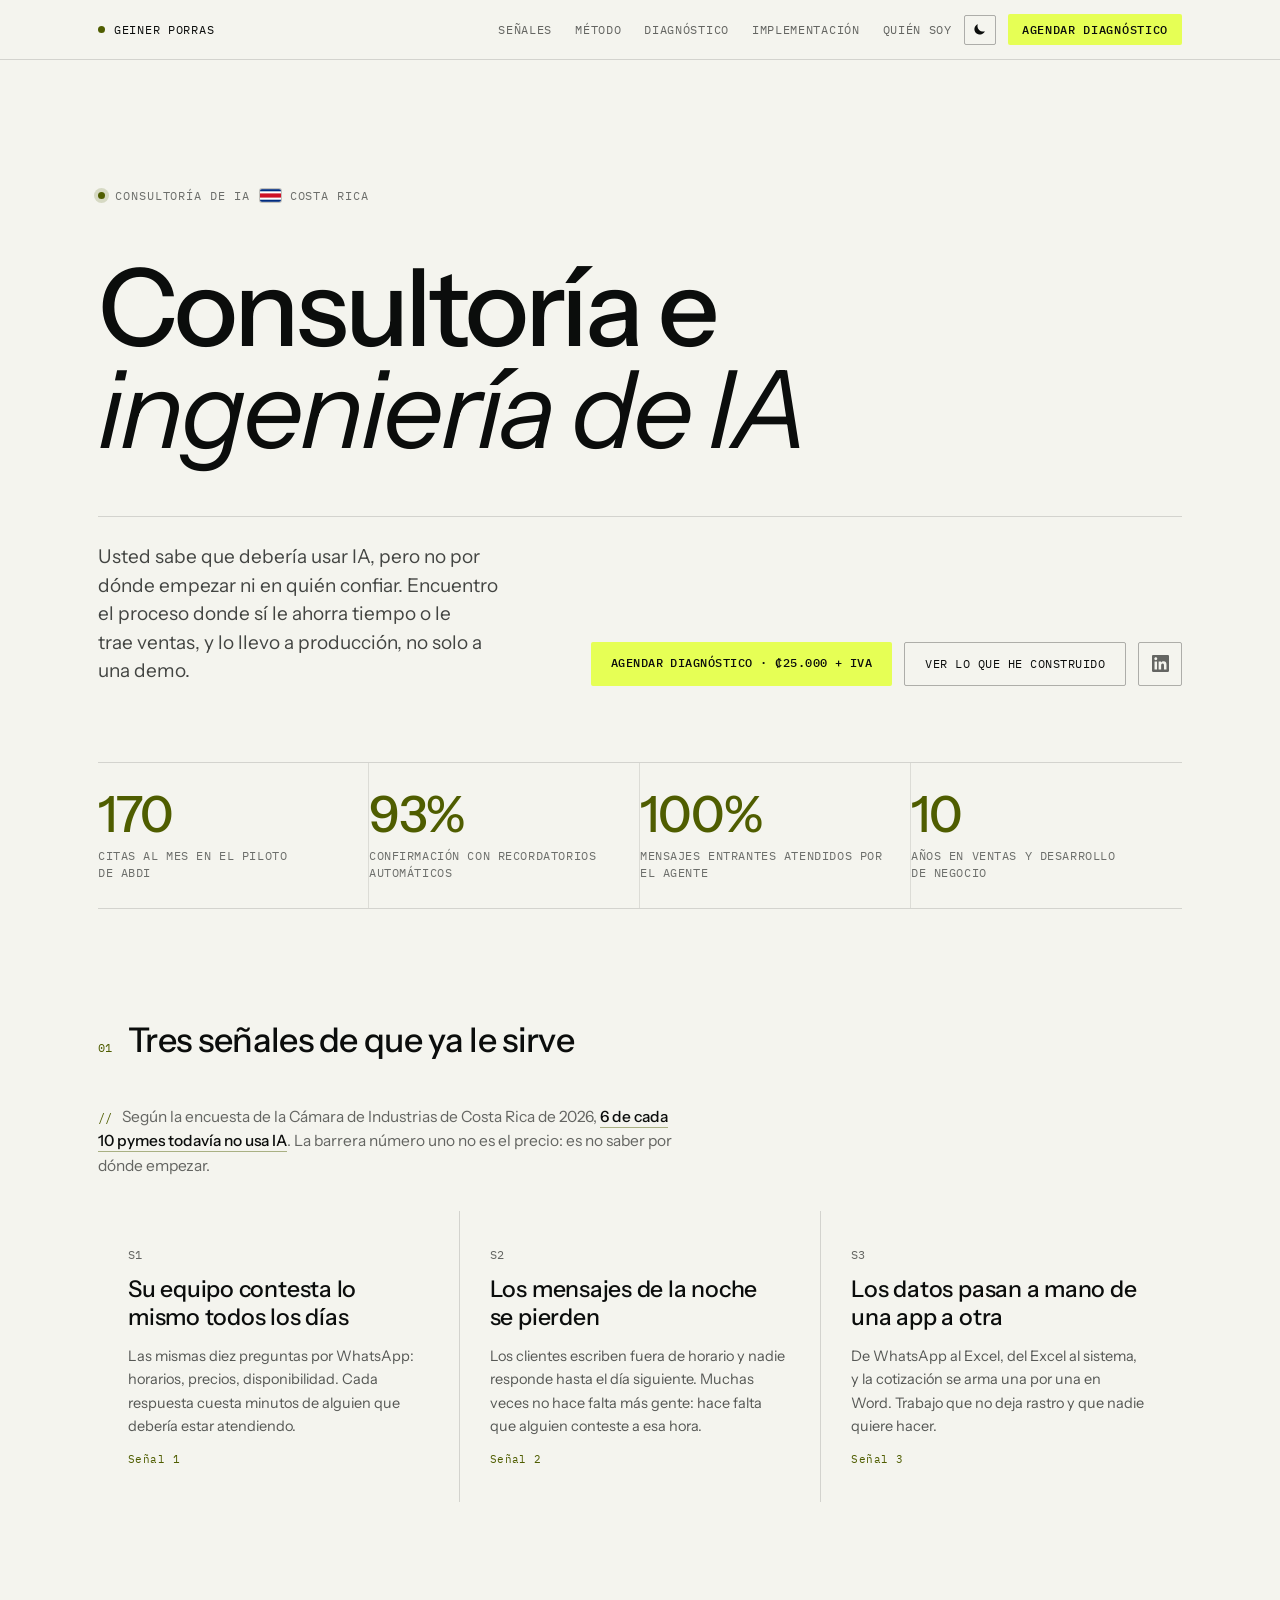
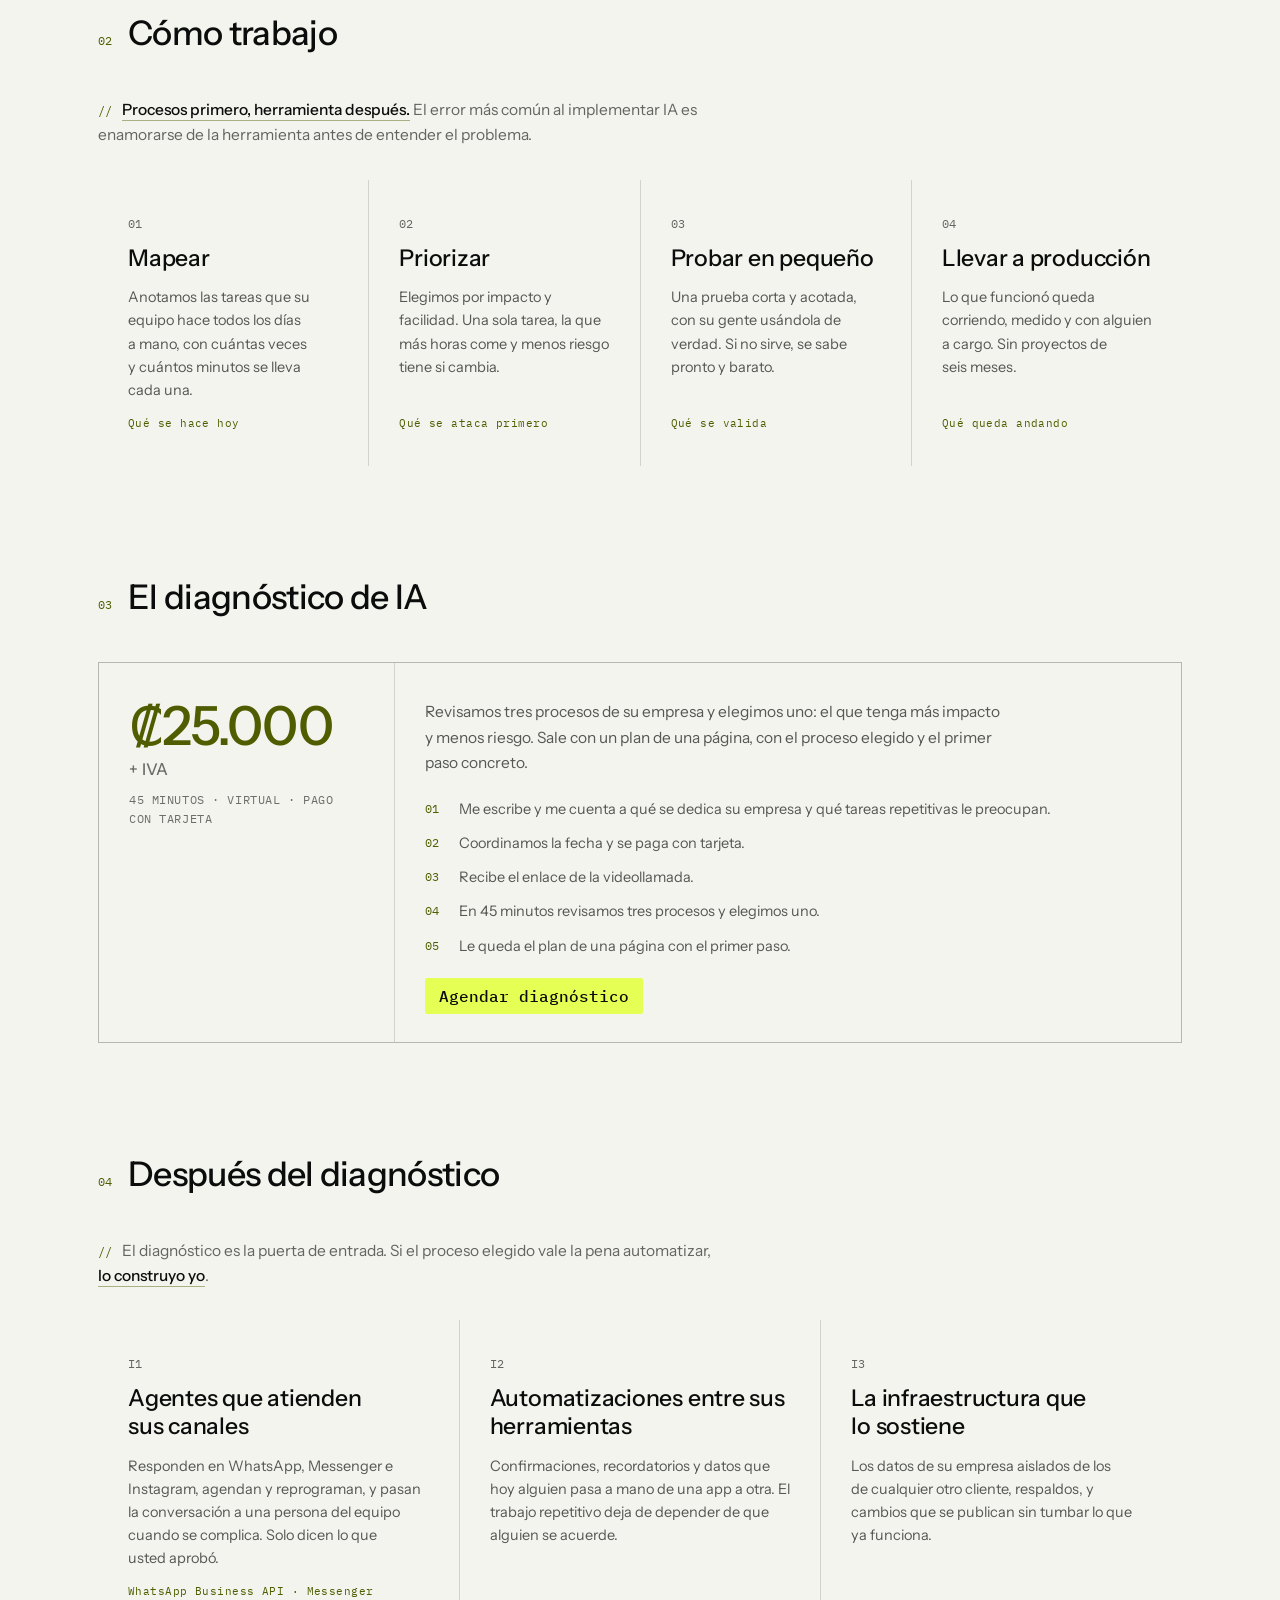
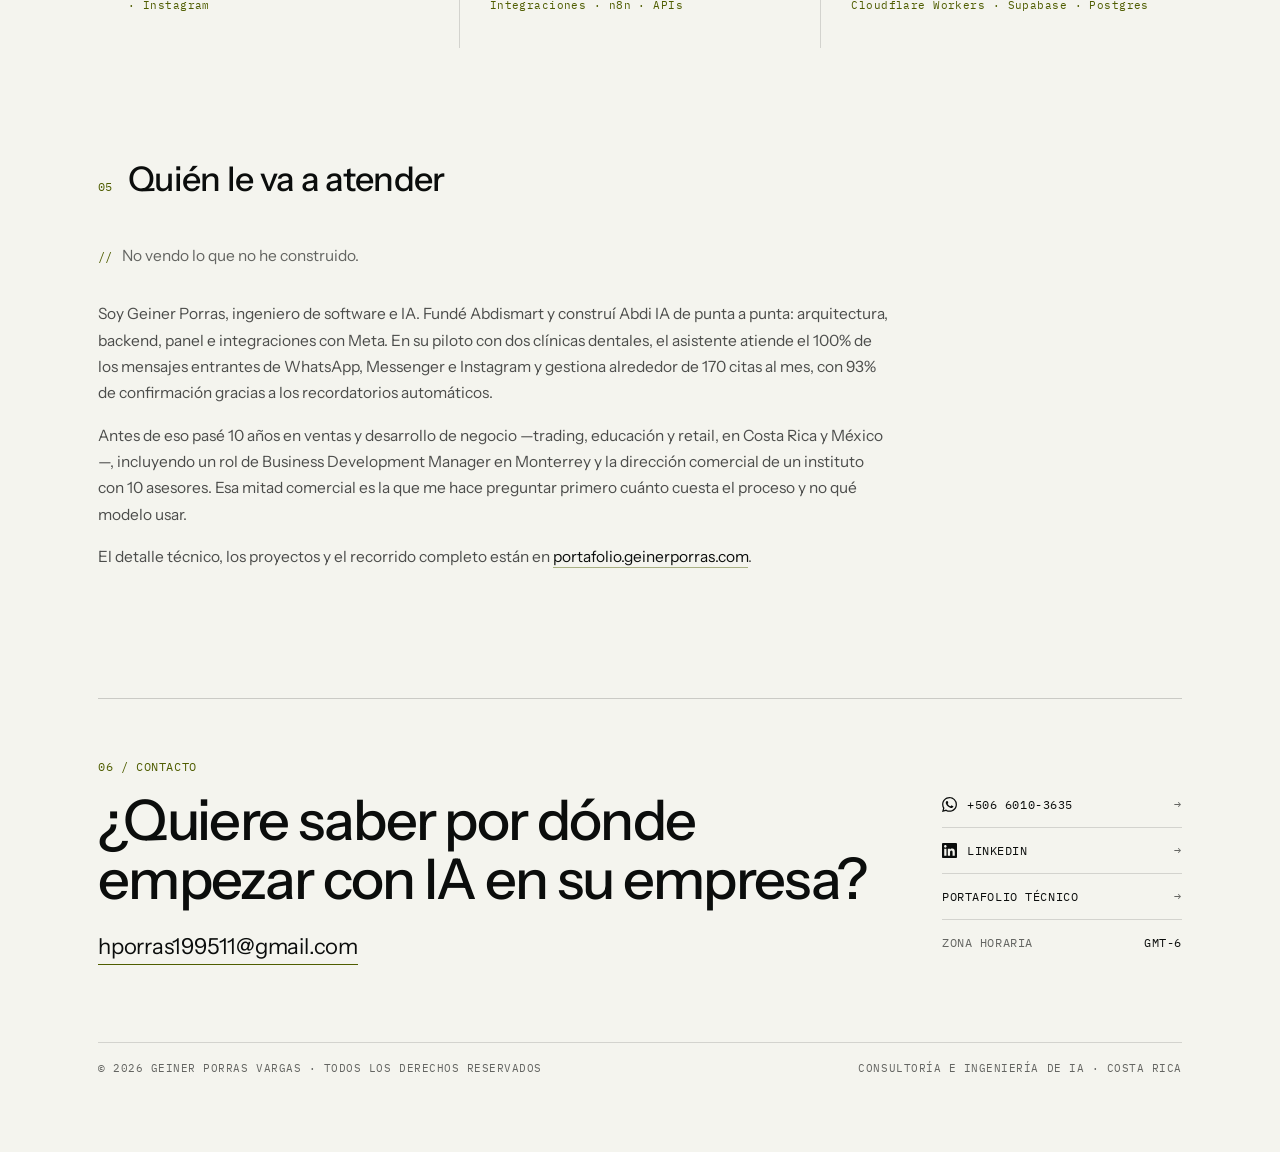
==== index.html @ d10b7cd3 "El apex pasa a vender consultoría; el portafolio se muda a su subdominio geinerporras.com decía «Abi" ====
<!DOCTYPE html>
<html lang="es">
<head>
<meta charset="utf-8">
<meta name="viewport" content="width=device-width, initial-scale=1">
<title>Geiner Porras — Consultoría e ingeniería de IA para empresas</title>
<meta name="description" content="Ayudo a empresas en Costa Rica a encontrar el proceso donde la IA sí les ahorra tiempo o les trae ventas, y lo llevo a producción. Diagnóstico de IA de 45 minutos, virtual.">
<link rel="canonical" href="https://geinerporras.com/">

<meta property="og:type" content="website">
<meta property="og:url" content="https://geinerporras.com/">
<meta property="og:title" content="Geiner Porras — Consultoría e ingeniería de IA para empresas">
<meta property="og:description" content="Procesos primero, herramienta después. Encuentro el proceso donde la IA sí sirve y lo llevo a producción, no solo a una demo.">
<meta property="og:image" content="https://geinerporras.com/assets/about-portrait.webp">
<meta name="twitter:card" content="summary_large_image">
<meta name="theme-color" content="#0B0D0C">

<script>
/* Set the theme before first paint so there is no flash of the wrong one. */
(function () {
  try {
    var saved = localStorage.getItem("gpv-theme");
    var theme = saved === "light" || saved === "dark" ? saved
      : (window.matchMedia("(prefers-color-scheme: light)").matches ? "light" : "dark");
    document.documentElement.setAttribute("data-theme", theme);
  } catch (e) {
    document.documentElement.setAttribute("data-theme", "dark");
  }
})();
</script>

<link rel="preconnect" href="https://fonts.googleapis.com">
<link rel="preconnect" href="https://fonts.gstatic.com" crossorigin>
<link href="https://fonts.googleapis.com/css2?family=Instrument+Sans:ital,wght@0,400..700;1,400..700&family=IBM+Plex+Mono:wght@400;500&display=swap" rel="stylesheet">
<link rel="stylesheet" href="styles.css">
</head>
<body>

<a class="skip" href="#top">Ir al contenido</a>

<header class="site-header">
  <div class="wrap header-inner">
    <a href="#top" class="brand"><span class="dot"></span><span class="brand-name">Geiner Porras</span></a>
    <nav class="nav-inline" aria-label="Secciones">
      <a href="#senales">Señales</a>
      <a href="#metodo">Método</a>
      <a href="#diagnostico">Diagnóstico</a>
      <a href="#implementacion">Implementación</a>
      <a href="#quien">Quién soy</a>
    </nav>
    <div class="header-actions">
      <button id="theme-toggle" class="icon-btn" type="button" aria-label="Cambiar a tema claro">
        <svg class="icon icon-sun" viewBox="0 0 24 24" aria-hidden="true" focusable="false">
          <circle cx="12" cy="12" r="4.4"></circle>
          <g class="sun-rays">
            <line x1="12" y1="1.6" x2="12" y2="4"></line>
            <line x1="12" y1="20" x2="12" y2="22.4"></line>
            <line x1="1.6" y1="12" x2="4" y2="12"></line>
            <line x1="20" y1="12" x2="22.4" y2="12"></line>
            <line x1="4.7" y1="4.7" x2="6.4" y2="6.4"></line>
            <line x1="17.6" y1="17.6" x2="19.3" y2="19.3"></line>
            <line x1="4.7" y1="19.3" x2="6.4" y2="17.6"></line>
            <line x1="17.6" y1="6.4" x2="19.3" y2="4.7"></line>
          </g>
        </svg>
        <svg class="icon icon-moon" viewBox="0 0 24 24" aria-hidden="true" focusable="false">
          <path d="M20.5 14.6A8.6 8.6 0 0 1 9.4 3.5a8.6 8.6 0 1 0 11.1 11.1Z"></path>
        </svg>
      </button>
      <a href="#diagnostico" class="btn-lime">Agendar diagnóstico</a>
      <button id="menu-toggle" class="icon-btn menu-btn" type="button"
              aria-expanded="false" aria-controls="menu-panel" aria-label="Abrir menú">
        <svg class="icon icon-bars" viewBox="0 0 24 24" aria-hidden="true" focusable="false">
          <line x1="3.5" y1="7" x2="20.5" y2="7"></line>
          <line x1="3.5" y1="12" x2="20.5" y2="12"></line>
          <line x1="3.5" y1="17" x2="20.5" y2="17"></line>
        </svg>
        <svg class="icon icon-x" viewBox="0 0 24 24" aria-hidden="true" focusable="false">
          <line x1="6.2" y1="6.2" x2="17.8" y2="17.8"></line>
          <line x1="17.8" y1="6.2" x2="6.2" y2="17.8"></line>
        </svg>
      </button>
    </div>
  </div>

  <nav id="menu-panel" class="menu-panel" aria-label="Secciones">
    <div class="wrap menu-tree">
      <p class="menu-root">consultoria/</p>
      <ul class="menu-links">
        <li><a href="#senales">Señales</a></li>
        <li><a href="#metodo">Método</a></li>
        <li><a href="#diagnostico">Diagnóstico</a></li>
        <li><a href="#implementacion">Implementación</a></li>
        <li><a href="#quien">Quién soy</a></li>
        <li><a href="#contacto">Contacto</a></li>
      </ul>
    </div>
  </nav>
</header>

<main>

<section id="top" class="wrap hero">
  <p class="eyebrow">
    <span class="pulse" aria-hidden="true"></span>
    <span>Consultoría de IA</span>
    <span class="place">
      <svg class="flag" viewBox="0 0 30 18" aria-hidden="true" focusable="false">
        <rect width="30" height="18" fill="#002B7F"></rect>
        <rect y="3" width="30" height="12" fill="#FFFFFF"></rect>
        <rect y="6" width="30" height="6" fill="#CE1126"></rect>
      </svg>Costa Rica
    </span>
  </p>
  <h1 class="hero-title"><span>Consultoría e</span><br><em>ingeniería de IA</em></h1>

  <div class="hero-foot">
    <p class="hero-sub">Usted sabe que debería usar IA, pero no por dónde empezar ni en quién confiar. Encuentro el proceso donde sí le ahorra tiempo o le trae ventas, y lo llevo a producción, no solo a una demo.</p>
    <div class="hero-ctas">
      <!-- Los CTA de agenda van a WhatsApp. Cuando exista el flujo de agenda y
           pago con OnvoPay, cambiar los tres enlaces con data-agenda. -->
      <a href="https://wa.me/50660103635?text=Hola%20Geiner%2C%20quiero%20agendar%20el%20diagn%C3%B3stico%20de%20IA." data-agenda target="_blank" rel="noopener" class="btn-lime mono">Agendar diagnóstico · ₡25.000 + IVA</a>
      <a href="https://portafolio.geinerporras.com/" class="btn-ghost mono">Ver lo que he construido</a>
      <a class="btn-icon" href="https://www.linkedin.com/in/geinerporras/" target="_blank" rel="noopener" aria-label="LinkedIn">
        <svg class="brand-icon" viewBox="0 0 24 24" aria-hidden="true" focusable="false"><path d="M20.447 20.452h-3.554v-5.569c0-1.328-.027-3.037-1.852-3.037-1.853 0-2.136 1.445-2.136 2.939v5.667H9.351V9h3.414v1.561h.046c.477-.9 1.637-1.85 3.37-1.85 3.601 0 4.267 2.37 4.267 5.455v6.286zM5.337 7.433c-1.144 0-2.063-.926-2.063-2.065 0-1.138.92-2.063 2.063-2.063 1.14 0 2.064.925 2.064 2.063 0 1.139-.925 2.065-2.064 2.065zm1.782 13.019H3.555V9h3.564v11.452zM22.225 0H1.771C.792 0 0 .774 0 1.729v20.542C0 23.227.792 24 1.771 24h20.451C23.2 24 24 23.227 24 22.271V1.729C24 .774 23.2 0 22.222 0h.003z"/></svg>
      </a>
    </div>
  </div>
</section>

<section class="wrap" aria-label="Cifras">
  <div class="metrics">
    <div class="metric"><div class="metric-val">170</div><div class="metric-label">Citas al mes en el piloto de Abdi</div></div>
    <div class="metric"><div class="metric-val">93%</div><div class="metric-label">Confirmación con recordatorios automáticos</div></div>
    <div class="metric"><div class="metric-val">100%</div><div class="metric-label">Mensajes entrantes atendidos por el agente</div></div>
    <div class="metric"><div class="metric-val">10</div><div class="metric-label">Años en ventas y desarrollo de negocio</div></div>
  </div>
</section>

<section id="senales" class="wrap section">
  <div class="sec-head"><span class="num mono">01</span><h2>Tres señales de que ya le sirve</h2></div>
  <p class="quip">Según la encuesta de la Cámara de Industrias de Costa Rica de 2026, <b>6 de cada 10 pymes todavía no usa IA</b>. La barrera número uno no es el precio: es no saber por dónde empezar.</p>
  <div class="services">
    <article class="service">
      <span class="service-num mono">S1</span>
      <h3>Su equipo contesta lo mismo todos los días</h3>
      <p>Las mismas diez preguntas por WhatsApp: horarios, precios, disponibilidad. Cada respuesta cuesta minutos de alguien que debería estar atendiendo.</p>
      <span class="service-meta">Señal 1</span>
    </article>
    <article class="service">
      <span class="service-num mono">S2</span>
      <h3>Los mensajes de la noche se pierden</h3>
      <p>Los clientes escriben fuera de horario y nadie responde hasta el día siguiente. Muchas veces no hace falta más gente: hace falta que alguien conteste a esa hora.</p>
      <span class="service-meta">Señal 2</span>
    </article>
    <article class="service">
      <span class="service-num mono">S3</span>
      <h3>Los datos pasan a mano de una app a otra</h3>
      <p>De WhatsApp al Excel, del Excel al sistema, y la cotización se arma una por una en Word. Trabajo que no deja rastro y que nadie quiere hacer.</p>
      <span class="service-meta">Señal 3</span>
    </article>
  </div>
</section>

<section id="metodo" class="wrap section">
  <div class="sec-head"><span class="num mono">02</span><h2>Cómo trabajo</h2></div>
  <p class="quip"><b>Procesos primero, herramienta después.</b> El error más común al implementar IA es enamorarse de la herramienta antes de entender el problema.</p>
  <div class="services services--4">
    <article class="service">
      <span class="service-num mono">01</span>
      <h3>Mapear</h3>
      <p>Anotamos las tareas que su equipo hace todos los días a mano, con cuántas veces y cuántos minutos se lleva cada una.</p>
      <span class="service-meta">Qué se hace hoy</span>
    </article>
    <article class="service">
      <span class="service-num mono">02</span>
      <h3>Priorizar</h3>
      <p>Elegimos por impacto y facilidad. Una sola tarea, la que más horas come y menos riesgo tiene si cambia.</p>
      <span class="service-meta">Qué se ataca primero</span>
    </article>
    <article class="service">
      <span class="service-num mono">03</span>
      <h3>Probar en pequeño</h3>
      <p>Una prueba corta y acotada, con su gente usándola de verdad. Si no sirve, se sabe pronto y barato.</p>
      <span class="service-meta">Qué se valida</span>
    </article>
    <article class="service">
      <span class="service-num mono">04</span>
      <h3>Llevar a producción</h3>
      <p>Lo que funcionó queda corriendo, medido y con alguien a cargo. Sin proyectos de seis meses.</p>
      <span class="service-meta">Qué queda andando</span>
    </article>
  </div>
</section>

<section id="diagnostico" class="wrap section">
  <div class="sec-head"><span class="num mono">03</span><h2>El diagnóstico de IA</h2></div>
  <div class="oferta">
    <div class="oferta-head">
      <p class="oferta-price">₡25.000 <span class="oferta-tax">+ IVA</span></p>
      <p class="oferta-terms mono">45 minutos · virtual · pago con tarjeta</p>
    </div>
    <div class="oferta-body">
      <p class="oferta-lead">Revisamos tres procesos de su empresa y elegimos uno: el que tenga más impacto y menos riesgo. Sale con un plan de una página, con el proceso elegido y el primer paso concreto.</p>
      <ol class="oferta-steps">
        <li>Me escribe y me cuenta a qué se dedica su empresa y qué tareas repetitivas le preocupan.</li>
        <li>Coordinamos la fecha y se paga con tarjeta.</li>
        <li>Recibe el enlace de la videollamada.</li>
        <li>En 45 minutos revisamos tres procesos y elegimos uno.</li>
        <li>Le queda el plan de una página con el primer paso.</li>
      </ol>
      <a href="https://wa.me/50660103635?text=Hola%20Geiner%2C%20quiero%20agendar%20el%20diagn%C3%B3stico%20de%20IA." data-agenda target="_blank" rel="noopener" class="btn-lime mono">Agendar diagnóstico</a>
    </div>
  </div>
</section>

<section id="implementacion" class="wrap section">
  <div class="sec-head"><span class="num mono">04</span><h2>Después del diagnóstico</h2></div>
  <p class="quip">El diagnóstico es la puerta de entrada. Si el proceso elegido vale la pena automatizar, <b>lo construyo yo</b>.</p>
  <div class="services">
    <article class="service">
      <span class="service-num mono">I1</span>
      <h3>Agentes que atienden sus canales</h3>
      <p>Responden en WhatsApp, Messenger e Instagram, agendan y reprograman, y pasan la conversación a una persona del equipo cuando se complica. Solo dicen lo que usted aprobó.</p>
      <span class="service-meta">WhatsApp Business API · Messenger · Instagram</span>
    </article>
    <article class="service">
      <span class="service-num mono">I2</span>
      <h3>Automatizaciones entre sus herramientas</h3>
      <p>Confirmaciones, recordatorios y datos que hoy alguien pasa a mano de una app a otra. El trabajo repetitivo deja de depender de que alguien se acuerde.</p>
      <span class="service-meta">Integraciones · n8n · APIs</span>
    </article>
    <article class="service">
      <span class="service-num mono">I3</span>
      <h3>La infraestructura que lo sostiene</h3>
      <p>Los datos de su empresa aislados de los de cualquier otro cliente, respaldos, y cambios que se publican sin tumbar lo que ya funciona.</p>
      <span class="service-meta">Cloudflare Workers · Supabase · Postgres</span>
    </article>
  </div>
</section>

<section id="quien" class="wrap section">
  <div class="sec-head"><span class="num mono">05</span><h2>Quién le va a atender</h2></div>
  <p class="quip">No vendo lo que no he construido.</p>
  <div class="porque">
    <p>Soy Geiner Porras, ingeniero de software e IA. Fundé Abdismart y construí Abdi IA de punta a punta: arquitectura, backend, panel e integraciones con Meta. En su piloto con dos clínicas dentales, el asistente atiende el 100% de los mensajes entrantes de WhatsApp, Messenger e Instagram y gestiona alrededor de 170 citas al mes, con 93% de confirmación gracias a los recordatorios automáticos.</p>
    <p>Antes de eso pasé 10 años en ventas y desarrollo de negocio —trading, educación y retail, en Costa Rica y México—, incluyendo un rol de Business Development Manager en Monterrey y la dirección comercial de un instituto con 10 asesores. Esa mitad comercial es la que me hace preguntar primero cuánto cuesta el proceso y no qué modelo usar.</p>
    <p class="porque-note">El detalle técnico, los proyectos y el recorrido completo están en <a href="https://portafolio.geinerporras.com/">portafolio.geinerporras.com</a>.</p>
  </div>
</section>

<section id="contacto" class="wrap section section--contact">
  <div class="contact">
    <div class="contact-main">
      <span class="mono lime">06 / Contacto</span>
      <p class="cta-head">¿Quiere saber por dónde empezar con IA en su empresa?</p>
      <a class="mail" href="mailto:hporras199511@gmail.com">hporras199511@gmail.com</a>
    </div>
    <div class="contact-links">
      <a href="https://wa.me/50660103635?text=Hola%20Geiner%2C%20quiero%20agendar%20el%20diagn%C3%B3stico%20de%20IA." data-agenda target="_blank" rel="noopener" aria-label="WhatsApp +506 6010-3635"><span class="link-label"><svg class="brand-icon" viewBox="0 0 24 24" aria-hidden="true" focusable="false"><path d="M17.472 14.382c-.297-.149-1.758-.867-2.03-.967-.273-.099-.471-.148-.67.15-.197.297-.767.966-.94 1.164-.173.199-.347.223-.644.075-.297-.15-1.255-.463-2.39-1.475-.883-.788-1.48-1.761-1.653-2.059-.173-.297-.018-.458.13-.606.134-.133.298-.347.446-.52.149-.174.198-.298.298-.497.099-.198.05-.371-.025-.52-.075-.149-.669-1.612-.916-2.207-.242-.579-.487-.5-.669-.51a12.8 12.8 0 0 0-.57-.01c-.198 0-.52.074-.792.372-.272.297-1.04 1.016-1.04 2.479 0 1.462 1.065 2.875 1.213 3.074.149.198 2.096 3.2 5.077 4.487.709.306 1.262.489 1.694.625.712.227 1.36.195 1.871.118.571-.085 1.758-.719 2.006-1.413.248-.694.248-1.289.173-1.413-.074-.124-.272-.198-.57-.347m-5.421 7.403h-.004a9.87 9.87 0 0 1-5.031-1.378l-.361-.214-3.741.982.998-3.648-.235-.374a9.86 9.86 0 0 1-1.51-5.26c.001-5.45 4.436-9.884 9.888-9.884 2.64 0 5.122 1.03 6.988 2.898a9.825 9.825 0 0 1 2.893 6.994c-.003 5.45-4.437 9.884-9.885 9.884m8.413-18.297A11.815 11.815 0 0 0 12.05 0C5.495 0 .16 5.335.157 11.892c0 2.096.547 4.142 1.588 5.945L.057 24l6.305-1.654a11.882 11.882 0 0 0 5.683 1.448h.005c6.554 0 11.89-5.335 11.893-11.893A11.821 11.821 0 0 0 20.465 3.488"/></svg>+506 6010-3635</span><span class="muted">→</span></a>
      <a href="https://www.linkedin.com/in/geinerporras/" target="_blank" rel="noopener"><span class="link-label"><svg class="brand-icon" viewBox="0 0 24 24" aria-hidden="true" focusable="false"><path d="M20.447 20.452h-3.554v-5.569c0-1.328-.027-3.037-1.852-3.037-1.853 0-2.136 1.445-2.136 2.939v5.667H9.351V9h3.414v1.561h.046c.477-.9 1.637-1.85 3.37-1.85 3.601 0 4.267 2.37 4.267 5.455v6.286zM5.337 7.433c-1.144 0-2.063-.926-2.063-2.065 0-1.138.92-2.063 2.063-2.063 1.14 0 2.064.925 2.064 2.063 0 1.139-.925 2.065-2.064 2.065zm1.782 13.019H3.555V9h3.564v11.452zM22.225 0H1.771C.792 0 0 .774 0 1.729v20.542C0 23.227.792 24 1.771 24h20.451C23.2 24 24 23.227 24 22.271V1.729C24 .774 23.2 0 22.222 0h.003z"/></svg>LinkedIn</span><span class="muted">→</span></a>
      <a href="https://portafolio.geinerporras.com/"><span class="link-label">Portafolio técnico</span><span class="muted">→</span></a>
      <div><span class="muted">Zona horaria</span><span>GMT-6</span></div>
    </div>
  </div>
  <div class="footer">
    <span>© 2026 Geiner Porras Vargas · Todos los derechos reservados</span>
    <span>Consultoría e ingeniería de IA · Costa Rica</span>
  </div>
</section>

</main>

<script type="application/ld+json">
{
  "@context": "https://schema.org",
  "@graph": [
    {
      "@type": "Person",
      "@id": "https://geinerporras.com/#geiner",
      "name": "Geiner Porras Vargas",
      "jobTitle": "Consultor e ingeniero de IA",
      "url": "https://geinerporras.com/",
      "email": "hporras199511@gmail.com",
      "telephone": "+506 6010-3635",
      "sameAs": [
        "https://www.linkedin.com/in/geinerporras/",
        "https://github.com/geipovadev/",
        "https://portafolio.geinerporras.com/"
      ]
    },
    {
      "@type": "ProfessionalService",
      "name": "Geiner Porras — Consultoría e ingeniería de IA",
      "url": "https://geinerporras.com/",
      "description": "Consultoría e implementación de IA para empresas en Costa Rica: diagnóstico del proceso a automatizar, agentes conversacionales y automatizaciones llevadas a producción.",
      "founder": { "@id": "https://geinerporras.com/#geiner" },
      "areaServed": { "@type": "Country", "name": "Costa Rica" },
      "availableLanguage": "es",
      "makesOffer": {
        "@type": "Offer",
        "name": "Diagnóstico de IA",
        "description": "Sesión virtual de 45 minutos. Revisamos tres procesos y elegimos uno. Entregable: plan de una página con el primer paso.",
        "price": "25000",
        "priceCurrency": "CRC"
      }
    }
  ]
}
</script>

<script src="consultoria.js"></script>
</body>
</html>
---- styles.css ----
/* Geiner Porras Vargas — portfolio
   Design tokens lifted from the Claude Design source (ink / acid lime),
   extended with a light theme. Every surface, line and dim tone is a token
   so the whole page inverts from one place.

   The lime stays lime in both themes where it is a FILL (buttons, pills).
   Where the accent is TEXT it uses --accent-text, which darkens to olive in
   light mode so it keeps its contrast. */

:root,
:root[data-theme="dark"]{
  color-scheme:dark;

  --bg:#0B0D0C;
  --surface:#0E100F;
  --surface-hover:#111412;
  --surface-hover-2:#121614;
  --surface-soft:#101310;
  --header-bg:rgba(11,13,12,.82);

  --text:#EDEDE8;
  --dim:rgba(237,237,232,.62);
  --dim-strong:rgba(237,237,232,.74);
  --dim-body:rgba(237,237,232,.7);
  --dim-soft:rgba(237,237,232,.66);
  --dim-label:rgba(237,237,232,.55);
  --dim-faint:rgba(237,237,232,.38);
  --dim-sep:rgba(237,237,232,.3);

  --line:rgba(237,237,232,.12);
  --line-2:rgba(237,237,232,.14);
  --line-3:rgba(237,237,232,.2);
  --line-4:rgba(237,237,232,.28);
  --line-soft:rgba(237,237,232,.08);
  --line-strong:rgba(237,237,232,.16);
  --line-pill:rgba(237,237,232,.22);

  --icon-bg:rgba(237,237,232,.07);
  --shot-bg:rgba(237,237,232,.04);
  --shadow:rgba(11,13,12,.35);

  --accent:#E6FF55;
  --accent-text:#E6FF55;
  --on-accent:#0B0D0C;
  --accent-ring:rgba(230,255,85,.16);
  /* The timeline fill stays lime in BOTH themes, so this pair is declared
     only here and deliberately not overridden in the light block. */
  --rail-lime:#E6FF55;
  --rail-lime-soft:rgba(230,255,85,.45);
  --accent-edge:rgba(230,255,85,.5);
  --accent-edge-2:rgba(230,255,85,.45);

  --pill-dark-bg:#0B0D0C;
  --pill-dark-text:#EDEDE8;

  --sans:"Instrument Sans",system-ui,-apple-system,sans-serif;
  --mono:"IBM Plex Mono",ui-monospace,SFMono-Regular,monospace;

  --gut:clamp(20px,4vw,48px);
  --sec-pad:clamp(56px,9vw,110px);
}

:root[data-theme="light"]{
  color-scheme:light;

  --bg:#F4F4EE;
  --surface:#FFFFFF;
  --surface-hover:#FBFBF6;
  --surface-hover-2:#F8F8F2;
  --surface-soft:#FAFAF4;
  --header-bg:rgba(244,244,238,.85);

  --text:#0B0D0C;
  --dim:rgba(11,13,12,.62);
  --dim-strong:rgba(11,13,12,.76);
  --dim-body:rgba(11,13,12,.72);
  --dim-soft:rgba(11,13,12,.68);
  --dim-label:rgba(11,13,12,.58);
  --dim-faint:rgba(11,13,12,.42);
  --dim-sep:rgba(11,13,12,.3);

  --line:rgba(11,13,12,.14);
  --line-2:rgba(11,13,12,.16);
  --line-3:rgba(11,13,12,.22);
  --line-4:rgba(11,13,12,.3);
  --line-soft:rgba(11,13,12,.1);
  --line-strong:rgba(11,13,12,.18);
  --line-pill:rgba(11,13,12,.24);

  --icon-bg:rgba(11,13,12,.06);
  --shot-bg:rgba(11,13,12,.05);
  --shadow:rgba(11,13,12,.16);

  --accent:#E6FF55;
  --accent-text:#4F5D00;
  --on-accent:#0B0D0C;
  --accent-ring:rgba(79,93,0,.18);
  --accent-edge:rgba(79,93,0,.45);
  --accent-edge-2:rgba(79,93,0,.4);

  --pill-dark-bg:#0B0D0C;
  --pill-dark-text:#EDEDE8;
}

*,*::before,*::after{box-sizing:border-box}

html{scroll-behavior:smooth;-webkit-text-size-adjust:100%}

body{
  margin:0;
  background:var(--bg);
  color:var(--text);
  font-family:var(--sans);
  -webkit-font-smoothing:antialiased;
  text-wrap:pretty;
  overflow-x:hidden;
  transition:background-color .28s ease,color .28s ease;
}

a{color:inherit;text-decoration:none}
a:hover{color:var(--accent-text)}
img{display:block;max-width:100%}
::selection{background:var(--accent);color:var(--on-accent)}

:focus-visible{outline:2px solid var(--accent-text);outline-offset:3px;border-radius:2px}

.mono{font-family:var(--mono)}
.muted{color:var(--dim)}
.lime{color:var(--accent-text)}
.wrap{max-width:1180px;margin:0 auto;padding-left:var(--gut);padding-right:var(--gut)}
.section{padding-top:var(--sec-pad)}

.skip{
  position:absolute;left:-9999px;top:0;z-index:100;
  background:var(--accent);color:var(--on-accent);padding:10px 16px;font-family:var(--mono);font-size:12px;
}
.skip:focus{left:8px;top:8px}

/* ---------- header ---------- */

.site-header{
  position:sticky;top:0;z-index:20;
  backdrop-filter:blur(14px);-webkit-backdrop-filter:blur(14px);
  background:var(--header-bg);
  border-bottom:1px solid var(--line);
  transition:background-color .28s ease,border-color .28s ease;
}
.header-inner{
  padding-top:14px;padding-bottom:14px;
  display:flex;gap:12px;align-items:center;justify-content:space-between;
}
.brand{
  font-family:var(--mono);font-size:12px;letter-spacing:.06em;text-transform:uppercase;
  display:flex;align-items:center;gap:9px;
}
.dot{width:7px;height:7px;border-radius:50%;background:var(--accent-text);display:inline-block;flex:none}
.header-actions{
  display:flex;align-items:center;gap:clamp(7px,1.2vw,12px);flex:none;
  font-family:var(--mono);font-size:11.5px;letter-spacing:.06em;text-transform:uppercase;color:var(--dim);
}
/* The name is the only thing allowed to shrink next to four fixed-width
   controls. text-overflow does nothing on a flex container, so the ellipsis
   belongs on the inner span. */
.brand{min-width:0}
.brand-name{min-width:0;overflow:hidden;text-overflow:ellipsis;white-space:nowrap}

/* The section links live twice: inline in the bar for desktop, and inside the
   panel for the hamburger. Only ever one of the two is displayed. */
.nav-inline{display:none}

/* Desktop only. The width alone is not enough: a tablet in landscape is wider
   than 1024px and should still get the hamburger, so this also asks for a fine
   pointer, which a finger is not. If a browser does not report pointer at all
   it falls through to the hamburger, which is the safe side. */
@media (min-width:1024px) and (pointer:fine){
  .nav-inline{
    display:flex;align-items:center;flex:none;
    gap:clamp(14px,1.8vw,26px);
    margin-left:auto;
    font-family:var(--mono);font-size:11.5px;letter-spacing:.06em;text-transform:uppercase;
    color:var(--dim);
  }
  .nav-inline a:hover{color:var(--accent-text)}
  /* Two classes on purpose: .icon-btn{display:grid} is declared further down
     the file, and at equal specificity that later rule would win. */
  .header-actions .menu-btn,
  .site-header .menu-panel{display:none}
}

/* ---------- hamburger panel ---------- */

.menu-btn .icon-bars,
.menu-btn .icon-x{grid-area:1/1}
.menu-btn .icon-x{opacity:0;transform:rotate(-70deg) scale(.4)}
.site-header.is-open .menu-btn .icon-bars{opacity:0;transform:rotate(70deg) scale(.4)}
.site-header.is-open .menu-btn .icon-x{opacity:1;transform:none}
.site-header.is-open .menu-btn{border-color:var(--accent-text);color:var(--accent-text)}

/* Collapsed with visibility:hidden, not display:none, so the links leave the
   tab order while the height can still animate. */
.menu-panel{
  overflow:hidden;max-height:0;visibility:hidden;
  border-top:1px solid transparent;
  transition:max-height .34s cubic-bezier(.22,.61,.36,1),visibility .34s,border-color .34s;
}
.site-header.is-open .menu-panel{
  max-height:70vh;visibility:visible;border-top-color:var(--line);
}
/* El menú móvil se lee como un árbol de archivos. Los conectores se dibujan
   con bordes, no con los caracteres ├ └: así no entran al árbol de
   accesibilidad —un lector de pantalla los leería como ruido— y además
   escalan con el tamaño de fuente sin desalinearse. */
/* Formación: una línea sobria bajo el texto de «Sobre mí». */
.about-edu{
  display:flex;flex-wrap:wrap;align-items:baseline;gap:6px 10px;
  margin:18px 0 0;padding-top:16px;
  border-top:1px solid var(--line-soft);
  color:var(--dim);font-size:14px;line-height:1.55;
}
.about-edu-label{
  font-size:11px;letter-spacing:.08em;text-transform:uppercase;
  color:var(--accent-text);
}

.menu-tree{
  padding-top:10px;padding-bottom:16px;
  font-family:var(--mono);font-size:12.5px;letter-spacing:.06em;
}
.menu-root{
  display:flex;align-items:center;gap:8px;
  margin:0 0 2px;padding:4px 2px;
  color:var(--text);text-transform:lowercase;
}
.menu-root::before{
  content:"▾";font-size:11px;line-height:1;color:var(--accent-text);
}
.menu-links{
  list-style:none;margin:0;padding:0;
}
/* La vertical es el borde izquierdo del propio <li>, no un segmento aparte:
   los bordes de elementos contiguos se tocan sin huecos, mientras que dos
   pseudo-elementos que se encuentran a media altura dejaban micro-cortes
   visibles según el redondeo de píxeles. */
.menu-links li{
  position:relative;
  margin-left:5px;padding-left:20px;
  border-left:1px solid var(--line-4);
}
/* El tick horizontal sale a media fila. */
.menu-links li::before{
  content:"";position:absolute;left:0;top:50%;width:12px;
  border-top:1px solid var(--line-4);
}
/* El último cierra en └: se le quita la vertical completa y se le dibuja
   solo la mitad de arriba. */
.menu-links li:last-child{border-left-color:transparent}
.menu-links li:last-child::after{
  content:"";position:absolute;left:-1px;top:0;height:50%;
  border-left:1px solid var(--line-4);
}
.menu-links a{
  display:block;padding:11px 2px;color:var(--dim);
  text-transform:lowercase;
  transition:color .18s,transform .18s;
}
.menu-links a:hover,
.menu-links a:focus-visible{color:var(--accent-text);transform:translateX(3px)}
.lang-btn{
  font-family:var(--mono);font-size:11.5px;letter-spacing:.06em;
  background:transparent;border:1px solid var(--line-4);color:var(--text);
  padding:6px 10px;border-radius:2px;cursor:pointer;
  transition:border-color .18s,color .18s;
}
.lang-btn:hover{border-color:var(--accent-text);color:var(--accent-text)}

/* ---------- theme toggle ---------- */

.icon-btn{
  position:relative;flex:none;
  width:32px;height:30px;
  display:grid;place-items:center;
  background:transparent;border:1px solid var(--line-4);border-radius:2px;
  color:var(--text);cursor:pointer;padding:0;
  transition:border-color .18s,color .18s;
}
.icon-btn:hover{border-color:var(--accent-text);color:var(--accent-text)}

.icon{
  grid-area:1/1;
  width:15px;height:15px;
  fill:none;stroke:currentColor;stroke-width:1.9;
  stroke-linecap:round;stroke-linejoin:round;
  transition:opacity .26s ease,transform .32s cubic-bezier(.34,1.3,.64,1);
}
.icon-moon{fill:currentColor;stroke:none}

/* Dark theme: offer the sun (click to go light). Light theme: offer the moon. */
:root[data-theme="dark"] .icon-moon,
:root[data-theme="light"] .icon-sun{opacity:0;transform:rotate(-70deg) scale(.4)}
:root[data-theme="dark"] .icon-sun,
:root[data-theme="light"] .icon-moon{opacity:1;transform:none}

.icon-btn:hover .sun-rays{transform-origin:12px 12px;animation:spin 9s linear infinite}
@keyframes spin{to{transform:rotate(360deg)}}

.btn-lime{
  background:var(--accent);color:var(--on-accent);padding:8px 14px;border-radius:2px;font-weight:500;
  transition:background .18s,color .18s;
}
.btn-lime:hover{background:var(--text);color:var(--bg)}

/* ---------- hero ---------- */

.hero{padding-top:clamp(56px,10vw,132px);padding-bottom:clamp(40px,6vw,80px)}
.eyebrow{
  margin:0 0 clamp(24px,5vw,54px);
  display:flex;align-items:center;gap:10px;flex-wrap:wrap;
  font-family:var(--mono);font-size:11.5px;letter-spacing:.08em;text-transform:uppercase;
  color:var(--dim-label);
}
/* The availability signal. With its label gone it is the only thing carrying
   that meaning, so it breathes slowly to read as a live status rather than a
   bullet. Its name lives in title/aria-label, which app.js keeps translated. */
.pulse{
  width:7px;height:7px;border-radius:50%;background:var(--accent-text);
  display:inline-block;flex:none;
  box-shadow:0 0 0 4px var(--accent-ring);
  animation:breathe 2.6s ease-in-out infinite;
}
@keyframes breathe{
  0%,100%{box-shadow:0 0 0 3px var(--accent-ring)}
  50%    {box-shadow:0 0 0 6px transparent}
}

.place{display:flex;align-items:center;gap:9px}

/* Hairline via box-shadow so it sits outside the bands instead of eating
   into the top and bottom stripes. */
.flag{
  width:21px;height:13px;flex:none;border-radius:2px;
  box-shadow:0 0 0 1px var(--line-3);
}
.hero-title{
  margin:0;font-size:clamp(44px,8.6vw,108px);line-height:.94;letter-spacing:-.035em;font-weight:500;
}
.hero-title em{font-style:italic;font-weight:400}
.hero-foot{
  margin-top:clamp(28px,5vw,56px);
  display:flex;flex-wrap:wrap;gap:clamp(24px,5vw,64px);align-items:flex-end;
  border-top:1px solid var(--line);padding-top:26px;
}
.hero-sub{
  flex:1 1 320px;min-width:260px;margin:0;max-width:52ch;
  font-size:clamp(16px,1.5vw,19px);line-height:1.5;color:var(--dim-strong);
}
.hero-ctas{
  display:flex;gap:12px;flex-wrap:wrap;
  font-size:12px;letter-spacing:.04em;text-transform:uppercase;
}
.hero-ctas .btn-lime{padding:13px 20px}
.btn-ghost{
  border:1px solid var(--line-4);padding:13px 20px;border-radius:2px;
  transition:border-color .18s,color .18s;
}
.btn-ghost:hover{border-color:var(--accent-text)}

/* Brand marks are solid shapes, unlike the stroked UI icons above. */
.brand-icon{width:15px;height:15px;flex:none;fill:currentColor;stroke:none}

/* Square siblings of the hero CTAs. align-self:stretch matches the buttons'
   height exactly while they share a flex line; min-height keeps them the same
   size once the row wraps and they are alone on their own line. */
.btn-icon{
  display:grid;place-items:center;align-self:stretch;
  width:44px;min-height:44px;
  border:1px solid var(--line-4);border-radius:2px;color:var(--dim);
  transition:border-color .18s,color .18s;
}
.btn-icon:hover{border-color:var(--accent-text);color:var(--accent-text)}
.btn-icon .brand-icon{width:17px;height:17px}

/* CV: one label, one button per language. The button text stays in its own
   language (Español / English) so it reads the same whatever the site is on. */
.hero-cv{
  margin-top:clamp(24px,4vw,40px);
  display:flex;flex-wrap:wrap;align-items:center;gap:14px 20px;
}
.hero-cv-label{
  font-size:11.5px;letter-spacing:.08em;text-transform:uppercase;color:var(--dim-label);
}
.hero-cv-links{display:flex;flex-wrap:wrap;gap:12px}
.btn-cv{
  display:inline-flex;align-items:center;gap:9px;
  border:1px solid var(--line-4);padding:11px 18px;border-radius:2px;
  font-size:12px;letter-spacing:.04em;text-transform:uppercase;
  transition:border-color .18s,color .18s,background .18s;
}
.btn-cv:hover{border-color:var(--accent-edge);color:var(--accent-text);background:var(--icon-bg)}
.cv-icon{
  width:15px;height:15px;flex:none;
  fill:none;stroke:currentColor;stroke-width:1.9;stroke-linecap:round;stroke-linejoin:round;
  transition:transform .26s cubic-bezier(.34,1.3,.64,1);
}
.btn-cv:hover .cv-icon{transform:translateY(2px)}

/* ---------- certifications ---------- */

.cert-filters{
  display:flex;flex-wrap:wrap;gap:8px;
  margin-bottom:clamp(18px,2.5vw,26px);
}
.cert-filter{
  font-family:var(--mono);font-size:11px;letter-spacing:.06em;text-transform:uppercase;
  background:transparent;border:1px solid var(--line-3);color:var(--dim);
  padding:9px 15px;border-radius:999px;cursor:pointer;
  transition:border-color .18s,color .18s,background .18s;
}
.cert-filter:hover{border-color:var(--accent-edge);color:var(--accent-text)}
.cert-filter.is-on{
  background:var(--accent);border-color:var(--accent);color:var(--on-accent);
}

.certs{
  display:grid;grid-template-columns:repeat(auto-fit,minmax(min(330px,100%),1fr));
  gap:clamp(12px,1.6vw,18px);
}
.cert{
  display:flex;flex-direction:column;gap:16px;
  background:var(--surface);border:1px solid var(--line-2);border-radius:14px;
  padding:clamp(18px,2vw,22px);
  transition:border-color .18s,background .18s;
}
.cert:hover{border-color:var(--accent-edge-2);background:var(--surface-hover)}
.cert[hidden]{display:none}

.cert-top{display:flex;align-items:flex-start;gap:14px}
.cert-icon{
  width:42px;height:42px;flex:none;border-radius:11px;
  background:var(--icon-bg);display:flex;align-items:center;justify-content:center;
  color:var(--accent-text);
}
.cert-icon svg{
  width:21px;height:21px;
  fill:none;stroke:currentColor;stroke-width:1.8;stroke-linecap:round;stroke-linejoin:round;
}
.cert-id{min-width:0}
.cert-id h3{
  margin:0;font-size:16.5px;line-height:1.3;letter-spacing:-.01em;font-weight:500;
  text-wrap:balance;
}
.cert-issuer{margin:5px 0 0;font-size:13.5px;color:var(--dim)}

.cert-foot{
  margin-top:auto;
  display:flex;flex-wrap:wrap;gap:10px 12px;align-items:center;justify-content:space-between;
}
.cert-date{
  display:flex;align-items:center;gap:8px;
  font-family:var(--mono);font-size:11.5px;letter-spacing:.03em;color:var(--dim-label);
}
.cert-tag{
  font-family:var(--mono);font-size:10.5px;letter-spacing:.05em;text-transform:uppercase;
  border:1px solid var(--line-3);border-radius:999px;padding:6px 12px;color:var(--dim-body);
}
.cert .tags{margin-top:-4px}

/* ---------- career timeline ---------- */

/* The rail is one gradient line on the list; each role hangs a dot on it.
   --rail is the gutter the cards are pushed right by, so the dot can be
   placed from the card's own edge without magic numbers. */
.timeline{
  --rail:clamp(26px,4vw,46px);
  list-style:none;margin:0;padding:0 0 0 var(--rail);
  position:relative;
}
/* The rail is two stacked lines on the same 1px track: a dim one that shows
   the whole road, and a lime one whose height app.js drives from the scroll
   position. Its gradient is stretched by the element box, so the leading tip
   is always the brightest part -- it reads as the line being charged.
   --fill is 0..1; app.js pins it at 1 when it will not animate. */
.timeline::before,
.timeline::after{
  content:"";position:absolute;left:5px;width:1px;top:14px;
}
.timeline::before{
  bottom:14px;
  background:linear-gradient(to bottom,var(--line-3),var(--line-3) 72%,transparent);
}
.timeline::after{
  height:calc(var(--fill,0) * (100% - 28px));
  background:linear-gradient(to bottom,var(--rail-lime-soft),var(--rail-lime));
  /* In light mode --accent-ring is olive, which gives the thin lime line the
     bit of definition it needs against the cream background. */
  box-shadow:0 0 8px var(--accent-ring);
}
.job{position:relative}
.job + .job{margin-top:clamp(14px,2vw,20px)}

.job-dot{
  position:absolute;left:calc(var(--rail) * -1);top:clamp(26px,3vw,32px);
  width:11px;height:11px;border-radius:50%;
  background:var(--accent);border:2px solid var(--bg);
  box-shadow:0 0 0 3px var(--accent-ring);
}
/* The role held today gets the same halo as the hero's availability dot. */
.job--current .job-dot{box-shadow:0 0 0 5px var(--accent-ring)}

.job-card{
  border:1px solid var(--line);border-radius:2px;background:var(--surface);
  transition:border-color .18s,background .18s;
}
.job-card:hover{border-color:var(--line-3)}
.job-card[open]{background:var(--surface-hover)}

.job-head{
  display:flex;align-items:flex-start;gap:16px;
  padding:clamp(20px,2.4vw,28px) clamp(18px,2.2vw,28px);
  cursor:pointer;list-style:none;
}
.job-head::-webkit-details-marker{display:none}
.job-head:focus-visible{outline:2px solid var(--accent-text);outline-offset:-3px}
.job-intro{flex:1 1 auto;display:flex;flex-direction:column;gap:9px;min-width:0}

.job-role{
  margin:0;font-size:clamp(18px,2vw,22px);letter-spacing:-.01em;font-weight:500;line-height:1.2;
}
.job-company{
  display:flex;align-items:center;gap:8px;
  font-size:14.5px;font-weight:500;color:var(--text);
}
.job-metas{display:flex;flex-wrap:wrap;gap:6px 18px}
.job-meta{
  display:flex;align-items:center;gap:8px;
  font-family:var(--mono);font-size:11.5px;letter-spacing:.03em;color:var(--dim-label);
}
.job-icon{
  width:15px;height:15px;flex:none;color:var(--accent-text);
  fill:none;stroke:currentColor;stroke-width:1.7;stroke-linecap:round;stroke-linejoin:round;
}
.job-lead{margin:4px 0 0;font-size:14.5px;line-height:1.6;color:var(--dim-soft);max-width:66ch}

.job-chev{
  width:19px;height:19px;flex:none;margin-top:4px;color:var(--dim-faint);
  fill:none;stroke:currentColor;stroke-width:1.9;stroke-linecap:round;stroke-linejoin:round;
  transition:transform .26s cubic-bezier(.34,1.3,.64,1),color .18s;
}
.job-head:hover .job-chev{color:var(--accent-text)}
.job-card[open] .job-chev{transform:rotate(180deg)}

.job-body{
  padding:0 clamp(18px,2.2vw,28px) clamp(20px,2.4vw,28px);
  display:flex;flex-direction:column;gap:18px;
}
.job-points{
  margin:0;padding:0;list-style:none;
  display:flex;flex-direction:column;gap:10px;
  border-top:1px solid var(--line-soft);padding-top:18px;
}
.job-points li{
  position:relative;padding-left:18px;
  font-size:14.5px;line-height:1.65;color:var(--dim-body);max-width:72ch;
}
.job-points li::before{
  content:"";position:absolute;left:0;top:.62em;
  width:6px;height:1px;background:var(--accent-text);
}
.job-stack{display:flex;flex-wrap:wrap;align-items:center;gap:10px 12px}
.job-stack-label{
  font-size:10.5px;letter-spacing:.08em;text-transform:uppercase;color:var(--dim-faint);
}

/* Scroll reveal, per role: each card comes in small and grey, then grows to
   size and lets its lime come back. The initial state lives behind
   .timeline--anim, which app.js only adds when it will actually animate, so
   with JS off or reduced motion the cards just render finished.
   The transition is declared on .is-in, not on the resting state, so the
   staggered --d delay can never leak into the card's hover transition. */
.timeline--anim .job-card{
  opacity:0;
  transform:scale(.92);
  transform-origin:left center;
  filter:grayscale(1);
}
.timeline--anim .job.is-in .job-card{
  opacity:1;
  transform:none;
  filter:none;
  transition:
    opacity .55s ease var(--d,0ms),
    transform .6s cubic-bezier(.22,.61,.36,1) var(--d,0ms),
    filter .85s ease var(--d,0ms),
    /* Restated from .job-card: this shorthand replaces that one, and without
       these two the hover would snap once a card has revealed. */
    border-color .18s,
    background .18s;
}
/* The dot pops onto the rail with the card it belongs to. */
.timeline--anim .job-dot{opacity:0;transform:scale(.2)}
.timeline--anim .job.is-in .job-dot{
  opacity:1;
  transform:none;
  transition:
    opacity .3s ease var(--d,0ms),
    transform .5s cubic-bezier(.34,1.45,.64,1) calc(var(--d,0ms) + 90ms);
}


/* ---------- metrics ---------- */

/* Four metrics, explicit columns: the dividers are per-cell borders, so
   auto-fit could leave a divider hanging in a half-empty row. */
.metrics{
  display:grid;grid-template-columns:repeat(4,1fr);
  border-top:1px solid var(--line);border-bottom:1px solid var(--line);
}
.metric{padding:26px 22px 26px 0;border-right:1px solid var(--line-soft)}
.metric:last-child{border-right:0}

@media (max-width:900px){
  .metrics{grid-template-columns:repeat(2,1fr)}
  .metric:nth-child(2n){border-right:0}
  .metric:nth-child(-n+2){padding-top:22px}
  .metric:nth-child(n+3){border-top:1px solid var(--line-soft);padding-top:22px}
}
@media (max-width:480px){
  .metrics{grid-template-columns:1fr}
  .metric{border-right:0;border-top:1px solid var(--line-soft);padding:20px 0}
  .metric:first-child{border-top:0}
}
.metric-val{
  font-size:clamp(34px,4vw,50px);line-height:1;letter-spacing:-.03em;color:var(--accent-text);font-weight:500;
}
.metric-label{
  margin-top:9px;font-family:var(--mono);font-size:11.5px;line-height:1.45;
  letter-spacing:.05em;text-transform:uppercase;color:var(--dim-label);
}

/* ---------- section headings ---------- */

.sec-head{display:flex;align-items:baseline;gap:16px;margin-bottom:clamp(24px,4vw,44px)}
.sec-head h2{margin:0;font-size:clamp(24px,3vw,34px);letter-spacing:-.02em;font-weight:500}
.num{font-size:12px;color:var(--accent-text);flex:none}

/* ---------- services ---------- */

/* Explicit columns rather than auto-fit: the hairlines come from the
   container background showing through a 1px gap, so a half-empty last row
   would show as a grey block. Three services, three deliberate states. */
.services{
  display:grid;grid-template-columns:repeat(3,1fr);
  gap:1px;background:var(--line);
}
@media (max-width:900px){
  .services{grid-template-columns:repeat(2,1fr)}
  .service:nth-child(3){grid-column:1 / -1}
}
@media (max-width:560px){
  .services{grid-template-columns:1fr}
  .service:nth-child(3){grid-column:auto}
}
.service{
  background:var(--bg);padding:clamp(24px,3vw,36px) clamp(20px,2.4vw,30px);
  display:flex;flex-direction:column;gap:14px;min-height:230px;
  transition:background .18s;
}
.service:hover{background:var(--surface-soft)}
.service-num{font-family:var(--mono);font-size:11.5px;color:var(--dim)}
.service h3{margin:0;font-size:clamp(19px,2vw,23px);letter-spacing:-.01em;font-weight:500;line-height:1.2}
.service p{margin:0;font-size:14.5px;line-height:1.6;color:var(--dim-soft)}
.service-meta{margin-top:auto;font-family:var(--mono);font-size:11px;letter-spacing:.04em;color:var(--accent-text)}

/* ---------- projects ---------- */

/* Wry lead-in above the grid, set like a code comment so the joke stays
   in the page's technical register instead of breaking it. */
.quip{
  margin:0 0 clamp(20px,3vw,32px);
  max-width:62ch;
  font-size:clamp(14px,1.3vw,15.5px);
  line-height:1.6;
  color:var(--dim);
}
.quip::before{
  content:"//";
  font-family:var(--mono);
  font-size:12px;
  color:var(--accent-text);
  margin-right:10px;
}
.quip b{
  font-weight:500;
  color:var(--text);
  border-bottom:1px solid var(--accent-edge);
  padding-bottom:1px;
}

/* The cards stack: each one pins under the header and the next slides up
   over it, so they pile into a deck. Each card pins --step lower than the one
   before (--i comes from the render), leaving a sliver of every card below
   showing so the pile reads as a pile. When .projects runs out the whole deck
   unpins together and the page carries on.
   --header-h is measured by app.js; the fallback keeps the pin clear of the
   header even if that never runs. */
.projects{
  display:block;
  --step:10px;
  --stack-top:calc(var(--header-h,64px) + 14px);
}
.project{
  position:sticky;
  top:calc(var(--stack-top) + var(--i,0) * var(--step));
  display:flex;flex-direction:column;background:var(--surface);
  border:1px solid var(--line-2);border-radius:6px;overflow:hidden;
  transition:border-color .18s,background .18s;
  /* Cast upward: the card that just slid into place shades the one it covers. */
  box-shadow:0 -14px 34px -16px var(--shadow);
}
/* Later cards paint over earlier ones by document order, which is exactly the
   deck order, so no z-index ladder is needed. */

/* Full-bleed 16/10 art would make each card taller than the viewport once the
   grid is gone, so from here the card turns on its side instead. */
@media (min-width:860px){
  .project{flex-direction:row;align-items:stretch;min-height:310px}
  .project .shot{flex:0 0 44%;border-bottom:none;border-right:1px solid var(--line)}
  .project .shot img{position:absolute;inset:0;width:100%;height:100%;aspect-ratio:auto}
  .project .shot-empty{position:absolute;inset:0;aspect-ratio:auto;height:100%}
}
.project:hover{border-color:var(--accent-edge);background:var(--surface-hover)}
.shot{position:relative;border-bottom:1px solid var(--line)}
.shot img{width:100%;aspect-ratio:16/10;object-fit:cover}
.shot-empty{
  width:100%;aspect-ratio:16/10;display:flex;align-items:center;justify-content:center;
  background:var(--shot-bg);
  font-family:var(--mono);font-size:11px;letter-spacing:.05em;text-transform:uppercase;
  color:var(--dim-faint);text-align:center;padding:16px;
}
.shot-num{
  position:absolute;top:12px;left:12px;pointer-events:none;
  font-family:var(--mono);font-size:10.5px;letter-spacing:.06em;
  background:rgba(11,13,12,.82);color:#E6FF55;padding:5px 8px;border-radius:2px;
}
.project-body{flex:1;padding:clamp(18px,2vw,24px);display:flex;flex-direction:column;gap:12px}
.project-top{display:flex;flex-wrap:wrap;gap:10px;align-items:baseline;justify-content:space-between}
.project-top h3{margin:0;font-size:clamp(19px,2vw,24px);letter-spacing:-.02em;font-weight:500}
.project-host{font-family:var(--mono);font-size:10.5px;letter-spacing:.04em;color:var(--dim)}
.project-desc{margin:0;font-size:14.5px;line-height:1.6;color:var(--dim-body)}
.tags{display:flex;flex-wrap:wrap;gap:7px;margin-top:2px}
.tag{
  font-family:var(--mono);font-size:10.5px;letter-spacing:.04em;
  border:1px solid var(--line-3);padding:5px 8px;border-radius:2px;color:var(--dim-body);
}
.project-link{
  margin-top:auto;padding-top:14px;font-family:var(--mono);font-size:11.5px;
  letter-spacing:.05em;text-transform:uppercase;color:var(--accent-text);
  display:flex;align-items:center;gap:7px;
}
.project-link span{transition:transform .18s}
.project-link:hover span{transform:translateX(3px)}

/* ---------- about ---------- */

.about{display:flex;flex-wrap:wrap;gap:clamp(28px,5vw,72px);align-items:center}
.portrait-col{flex:1 1 320px;min-width:270px;max-width:440px;position:relative}
.portrait-ring{
  position:relative;width:100%;aspect-ratio:1/1;border-radius:50%;
  background:var(--surface);border:13px solid var(--accent);overflow:hidden;
}
.portrait{width:100%;height:100%;object-fit:cover}
.portrait-hint{
  display:none;position:absolute;inset:0;align-items:center;justify-content:center;
  font-size:11px;letter-spacing:.05em;text-transform:uppercase;
  color:var(--dim-faint);text-align:center;padding:24px;
}
.portrait-ring.is-empty .portrait-hint{display:flex}
.pills{
  position:absolute;left:-5%;right:-5%;bottom:2%;
  display:flex;flex-wrap:wrap;justify-content:center;gap:7px;pointer-events:none;
}
.pill{
  font-size:12.5px;font-weight:500;letter-spacing:-.01em;padding:7px 13px;border-radius:999px;
  white-space:nowrap;box-shadow:0 2px 10px var(--shadow);
}
.pill--lime{background:var(--accent);color:var(--on-accent)}
.pill--dark{background:var(--pill-dark-bg);color:var(--pill-dark-text);border:1px solid var(--line-pill)}

.about-col{flex:1 1 380px;min-width:280px;display:flex;flex-direction:column;gap:18px}
.kicker{
  margin:0;display:flex;align-items:center;gap:10px;
  font-size:12px;letter-spacing:.06em;text-transform:uppercase;color:var(--accent-text);
}
.rule{width:14px;height:2px;background:var(--accent-text);display:inline-block}
.about-q{margin:0;font-size:clamp(28px,4vw,46px);line-height:1.08;letter-spacing:-.03em;font-weight:500}
.about-q em{color:var(--accent-text);font-style:italic;font-weight:400}
.about-1{margin:0;font-size:clamp(16px,1.6vw,19px);line-height:1.5;letter-spacing:-.01em;max-width:46ch}
.about-2{margin:0;font-size:15.5px;line-height:1.7;color:var(--dim-body);max-width:56ch}
.pill-cta{
  align-self:flex-start;margin-top:6px;display:flex;align-items:center;gap:12px;
  background:var(--accent);color:var(--on-accent);padding:8px 8px 8px 22px;border-radius:999px;
  font-size:12px;letter-spacing:.05em;text-transform:uppercase;
  transition:background .18s;
}
.pill-cta:hover{background:var(--text);color:var(--bg)}
.pill-cta:hover .pill-arrow{background:var(--bg);color:var(--text)}
.pill-arrow{
  width:34px;height:34px;border-radius:50%;background:var(--pill-dark-bg);color:#E6FF55;
  display:flex;align-items:center;justify-content:center;font-size:15px;flex:none;
  transition:background .18s,color .18s;
}

/* ---------- stack ---------- */

.stack{display:grid;grid-template-columns:repeat(auto-fill,minmax(min(132px,100%),1fr));gap:clamp(8px,1.2vw,14px)}
.tool{
  display:flex;flex-direction:column;align-items:center;gap:11px;padding:22px 14px;
  background:var(--surface);border:1px solid var(--line-2);border-radius:26px;
  transition:background .18s,border-color .18s;
}
.tool:hover{background:var(--surface-hover-2);border-color:var(--accent-edge-2)}
.tool-icon{
  width:48px;height:48px;border-radius:50%;background:var(--icon-bg);
  display:flex;align-items:center;justify-content:center;flex:none;
}
.tool-icon img{width:25px;height:25px;object-fit:contain}
.tool-icon .mono{font-size:14px;color:var(--accent-text)}
.tool-name{font-size:14px;font-weight:500;letter-spacing:-.01em;text-align:center}
.tool-role{
  font-family:var(--mono);font-size:10px;letter-spacing:.05em;text-transform:uppercase;
  color:var(--dim);text-align:center;line-height:1.35;
}

/* Simple-icons ships one flat colour per request; invert it for light mode. */
:root[data-theme="light"] .tool-icon img{filter:invert(1) brightness(.22)}

/* ---------- contact ---------- */

.section--contact{padding-top:clamp(64px,10vw,130px);padding-bottom:clamp(48px,6vw,80px)}
.contact{
  border-top:1px solid var(--line-strong);padding-top:clamp(32px,5vw,56px);
  display:flex;flex-wrap:wrap;gap:clamp(28px,5vw,72px);align-items:flex-end;
}
.contact-main{flex:1 1 380px;min-width:280px}
.contact-main>.mono{font-size:12px;letter-spacing:.05em;text-transform:uppercase}
.cta-head{
  margin:16px 0 0;font-size:clamp(28px,4.4vw,56px);line-height:1.05;
  letter-spacing:-.03em;font-weight:500;max-width:22ch;
}
.mail{
  display:inline-block;margin-top:24px;font-size:clamp(17px,2vw,22px);letter-spacing:-.01em;
  border-bottom:1px solid var(--accent-text);padding-bottom:4px;
}
.contact-links{
  flex:0 1 240px;min-width:200px;display:flex;flex-direction:column;gap:1px;background:var(--line);
}
.contact-links>*{
  background:var(--bg);padding:15px 0;
  font-family:var(--mono);font-size:11.5px;letter-spacing:.05em;text-transform:uppercase;
  display:flex;justify-content:space-between;gap:12px;
}
.link-label{display:flex;align-items:center;gap:10px}
.contact-links a:hover .brand-icon{color:var(--accent-text)}
.footer{
  margin-top:clamp(40px,6vw,80px);border-top:1px solid var(--line);padding-top:18px;
  display:flex;flex-wrap:wrap;gap:12px;justify-content:space-between;
  font-family:var(--mono);font-size:10.5px;letter-spacing:.05em;text-transform:uppercase;color:var(--dim);
}

/* ---------- motion ---------- */

@keyframes rise{from{opacity:0;transform:translateY(10px)}to{opacity:1;transform:none}}
.rise{animation:rise .5s cubic-bezier(.22,.61,.36,1) both}

@media (prefers-reduced-motion:reduce){
  html{scroll-behavior:auto}
  *,*::before,*::after{animation-duration:.01ms !important;animation-iteration-count:1 !important;transition-duration:.01ms !important}
}

/* Under this the name and the four controls cannot share a row without the
   name being chopped, so the name gets the top row to itself and the controls
   spread along the bar beneath it. */
@media (max-width:560px){
  .header-inner{flex-wrap:wrap;gap:10px;justify-content:flex-start}
  .brand{flex:1 0 100%}
  .header-actions{width:100%;justify-content:space-between;gap:8px}
}

@media (max-width:640px){
  .projects{--step:6px}
  .metric{padding-right:16px}
  .pills{position:static;margin-top:16px;left:auto;right:auto}
}

/* Touch devices: grow the tap targets to ~44px without changing how the
   header looks on a mouse-driven screen. */
@media (pointer:coarse){
  .header-actions{gap:clamp(8px,1.4vw,14px)}
  .menu-links a{padding-block:13px}
  .cert-filter{padding:12px 17px}
  .lang-btn{padding:11px 13px}
  .icon-btn{width:42px;height:42px}
  .icon{width:17px;height:17px}
  .contact-links>*{padding:19px 0}
  .project-link{padding-top:18px;padding-bottom:4px}
  .btn-cv{padding:13px 18px}
}

@media print{
  .site-header,.hero-ctas,.hero-cv,.skip{display:none}
  body{background:#fff;color:#000}
  /* A printed CV should not hide half the history behind a closed disclosure. */
  .job-card > .job-body{display:block}
  .job-chev{display:none}
  /* Sticky cards would print stacked on one page; let them flow. */
  .project{position:static;box-shadow:none}
}


/* ---------- consultoría (index.html) ---------- */

/* Los cuatro pasos del método reusan .service tal cual: lo único distinto es
   cuántas columnas hay. La regla de .services que estira la tercera tarjeta a
   todo el ancho existe porque allá son tres; aquí son cuatro y la anularía el
   2x2, así que se cancela. */
.services--4{grid-template-columns:repeat(4,1fr)}
.services--4 .service{min-height:200px}
.services--4 .service:nth-child(3){grid-column:auto}
@media (max-width:1100px){.services--4{grid-template-columns:repeat(2,1fr)}}
@media (max-width:560px){.services--4{grid-template-columns:1fr}}

/* La oferta: el precio ocupa su propia celda para que sea lo primero que se
   lee, y el cómo funciona va al lado. Las hairlines son el fondo del
   contenedor asomando por un hueco de 1px, igual que en .services. */
.oferta{
  display:grid;grid-template-columns:minmax(210px,.75fr) 2fr;
  gap:1px;background:var(--line);border:1px solid var(--line);
}
@media (max-width:760px){.oferta{grid-template-columns:1fr}}
.oferta-head,.oferta-body{background:var(--bg);padding:clamp(24px,3vw,36px) clamp(20px,2.4vw,30px)}
.oferta-price{
  margin:0;font-size:clamp(36px,4.6vw,54px);line-height:1;
  letter-spacing:-.03em;font-weight:500;color:var(--accent-text);
}
/* En su propia línea: la celda del precio es angosta y «+ IVA» se partía
   sola, dejando el «+» colgando al final del número. */
.oferta-tax{display:block;margin-top:8px;font-size:.3em;letter-spacing:.02em;color:var(--dim-label)}
.oferta-terms{
  margin:14px 0 0;font-size:11.5px;line-height:1.6;
  letter-spacing:.05em;text-transform:uppercase;color:var(--dim-label);
}
.oferta-lead{margin:0;max-width:62ch;font-size:15.5px;line-height:1.65;color:var(--dim-soft)}
.oferta-steps{margin:22px 0 28px;padding:0;list-style:none;counter-reset:paso}
.oferta-steps li{
  counter-increment:paso;position:relative;padding-left:34px;
  font-size:14.5px;line-height:1.6;color:var(--dim-soft);
}
.oferta-steps li+li{margin-top:11px}
.oferta-steps li::before{
  content:counter(paso,decimal-leading-zero);position:absolute;left:0;top:2px;
  font-family:var(--mono);font-size:11.5px;color:var(--accent-text);
}

.porque{display:flex;flex-direction:column;gap:16px;max-width:72ch}
.porque p{margin:0;font-size:15.5px;line-height:1.7;color:var(--dim-body)}
.porque-note{font-size:14px;color:var(--dim)}
.porque-note a{color:var(--text);border-bottom:1px solid var(--accent-edge);padding-bottom:1px}
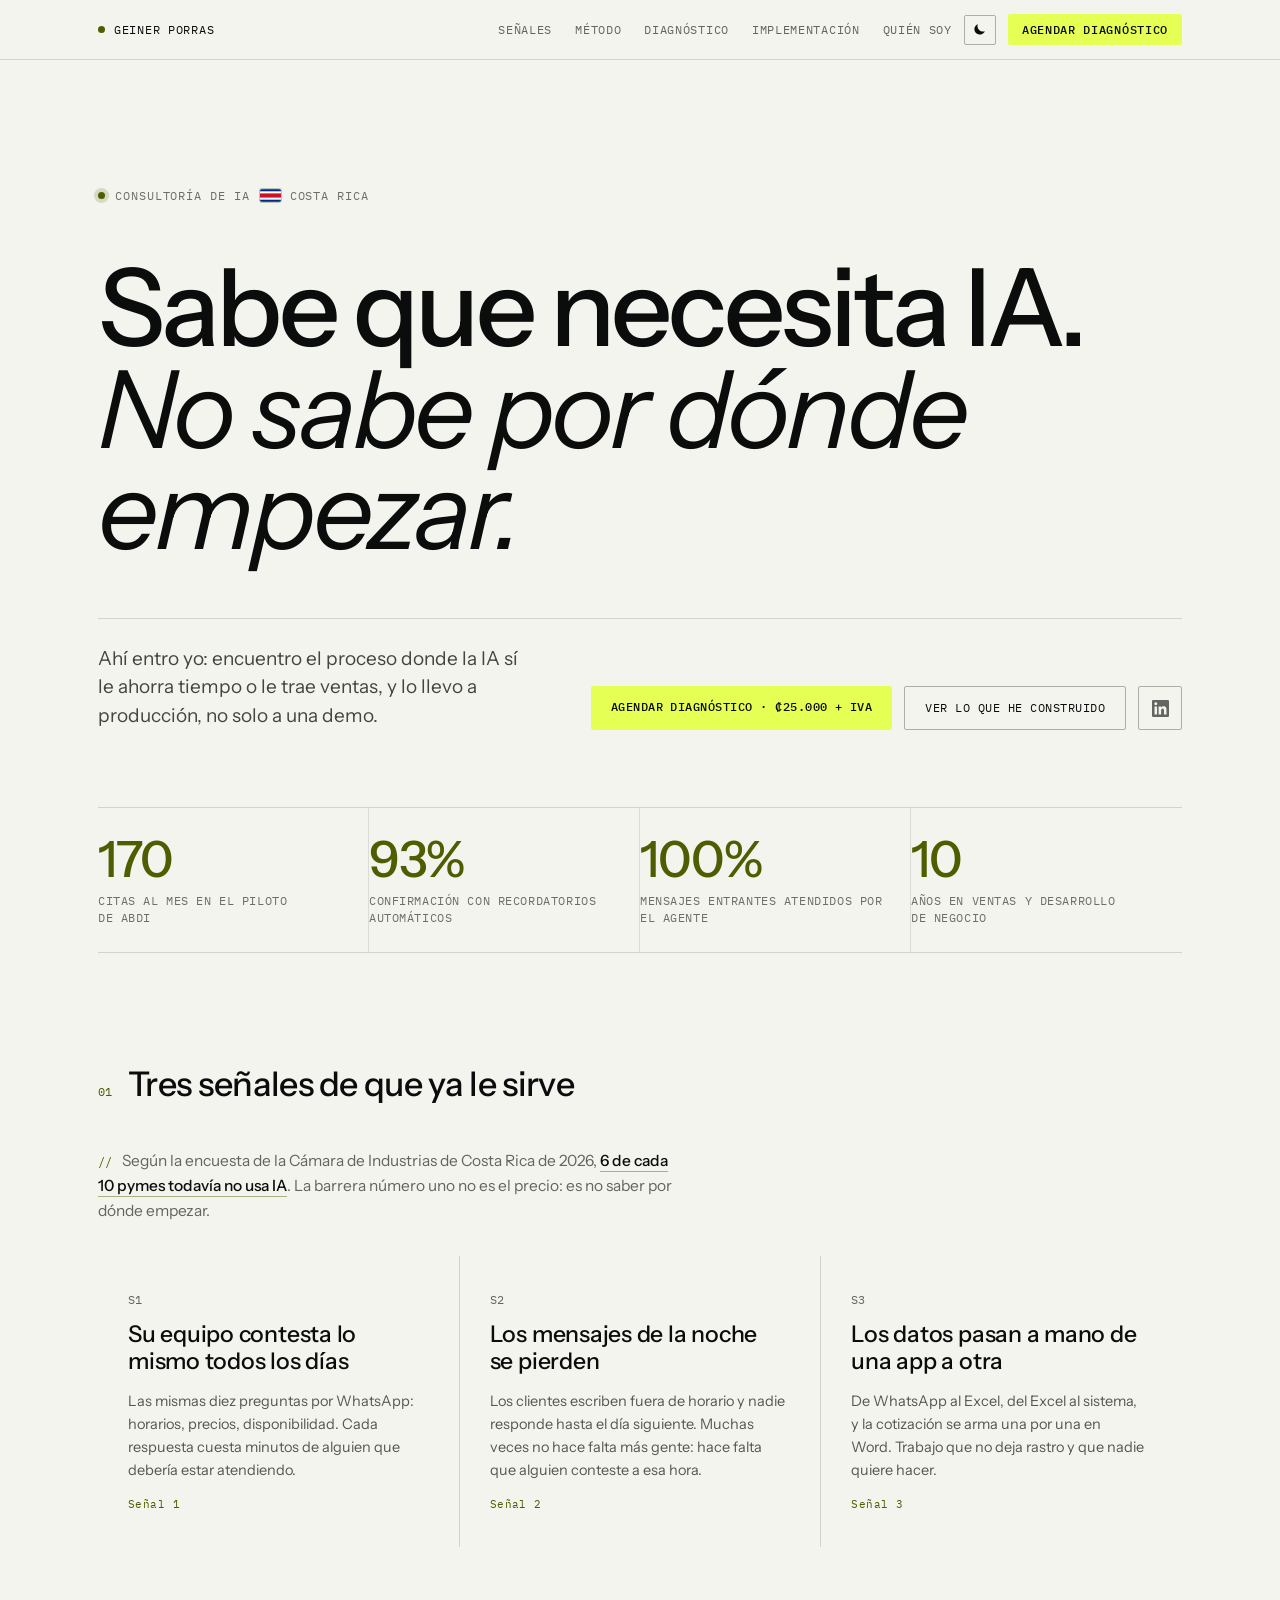
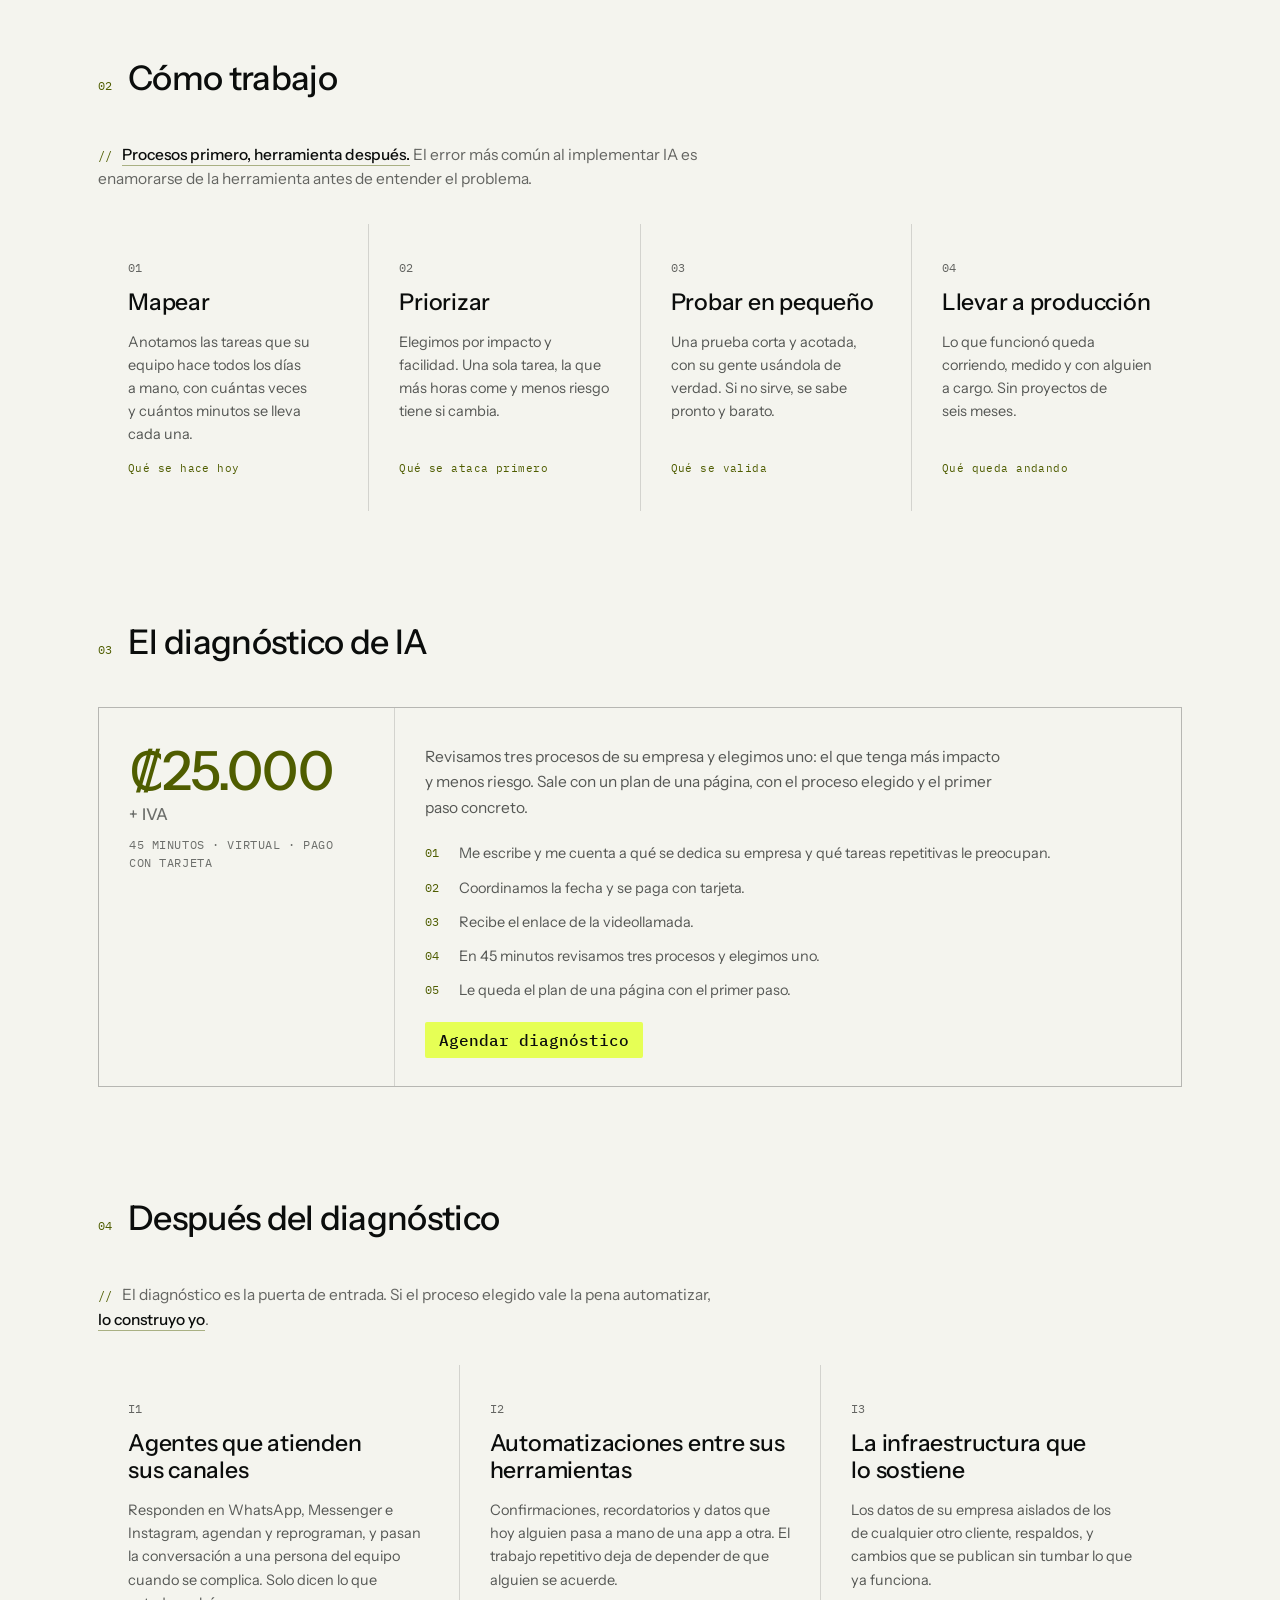
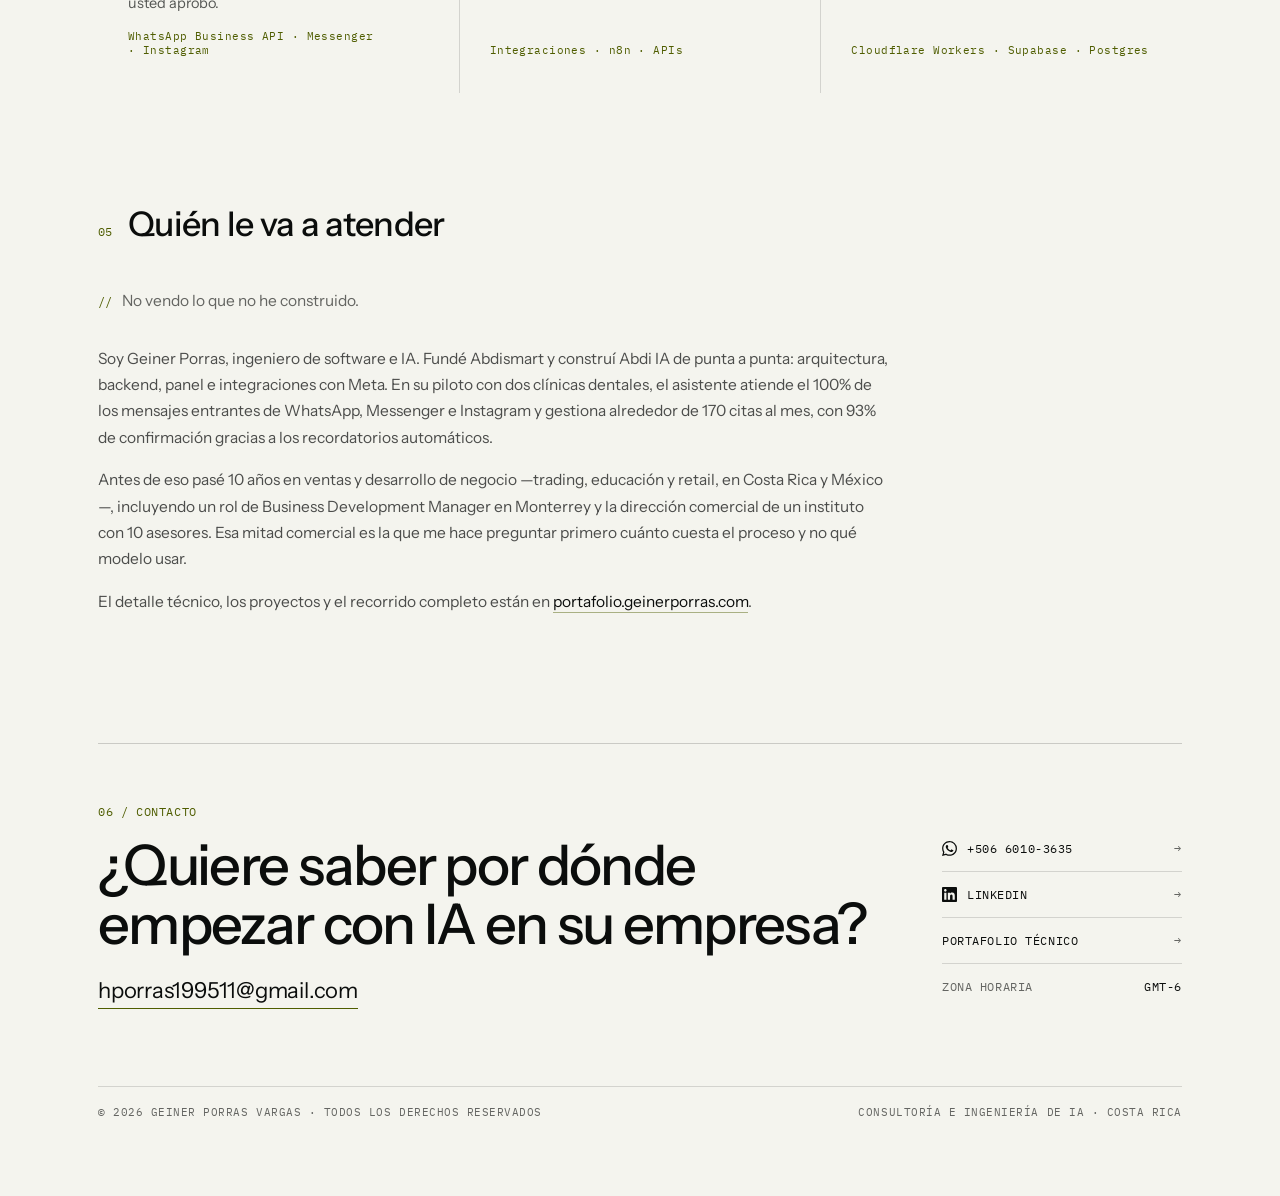
==== commit 5fce968d: "El titular del apex deja de nombrar el servicio y nombra al cliente «Consultoría e ingeniería de IA»" ====
--- a/index.html
+++ b/index.html
@@ -112,10 +112,10 @@
       </svg>Costa Rica
     </span>
   </p>
-  <h1 class="hero-title"><span>Consultoría e</span><br><em>ingeniería de IA</em></h1>
+  <h1 class="hero-title"><span>Sabe que necesita IA.</span><br><em>No sabe por dónde empezar.</em></h1>
 
   <div class="hero-foot">
-    <p class="hero-sub">Usted sabe que debería usar IA, pero no por dónde empezar ni en quién confiar. Encuentro el proceso donde sí le ahorra tiempo o le trae ventas, y lo llevo a producción, no solo a una demo.</p>
+    <p class="hero-sub">Ahí entro yo: encuentro el proceso donde la IA sí le ahorra tiempo o le trae ventas, y lo llevo a producción, no solo a una demo.</p>
     <div class="hero-ctas">
       <!-- Los CTA de agenda van a WhatsApp. Cuando exista el flujo de agenda y
            pago con OnvoPay, cambiar los tres enlaces con data-agenda. -->
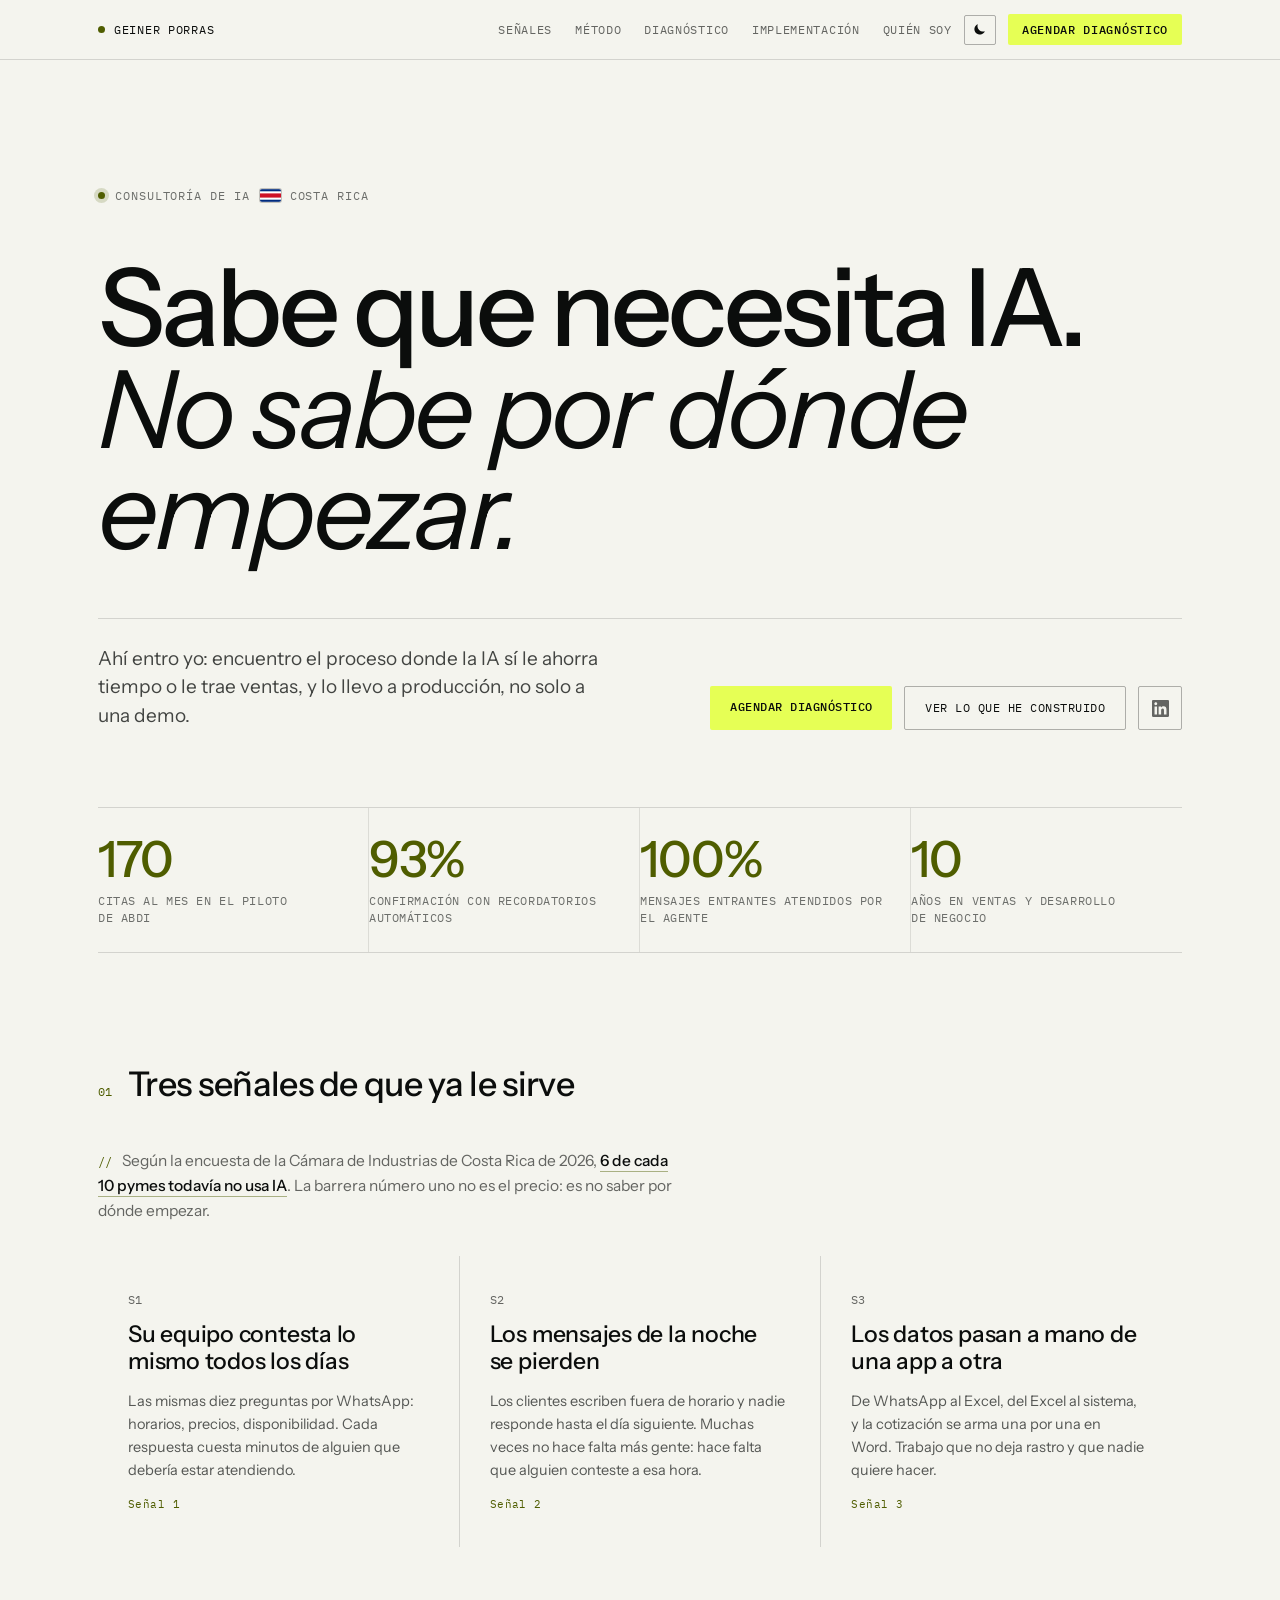
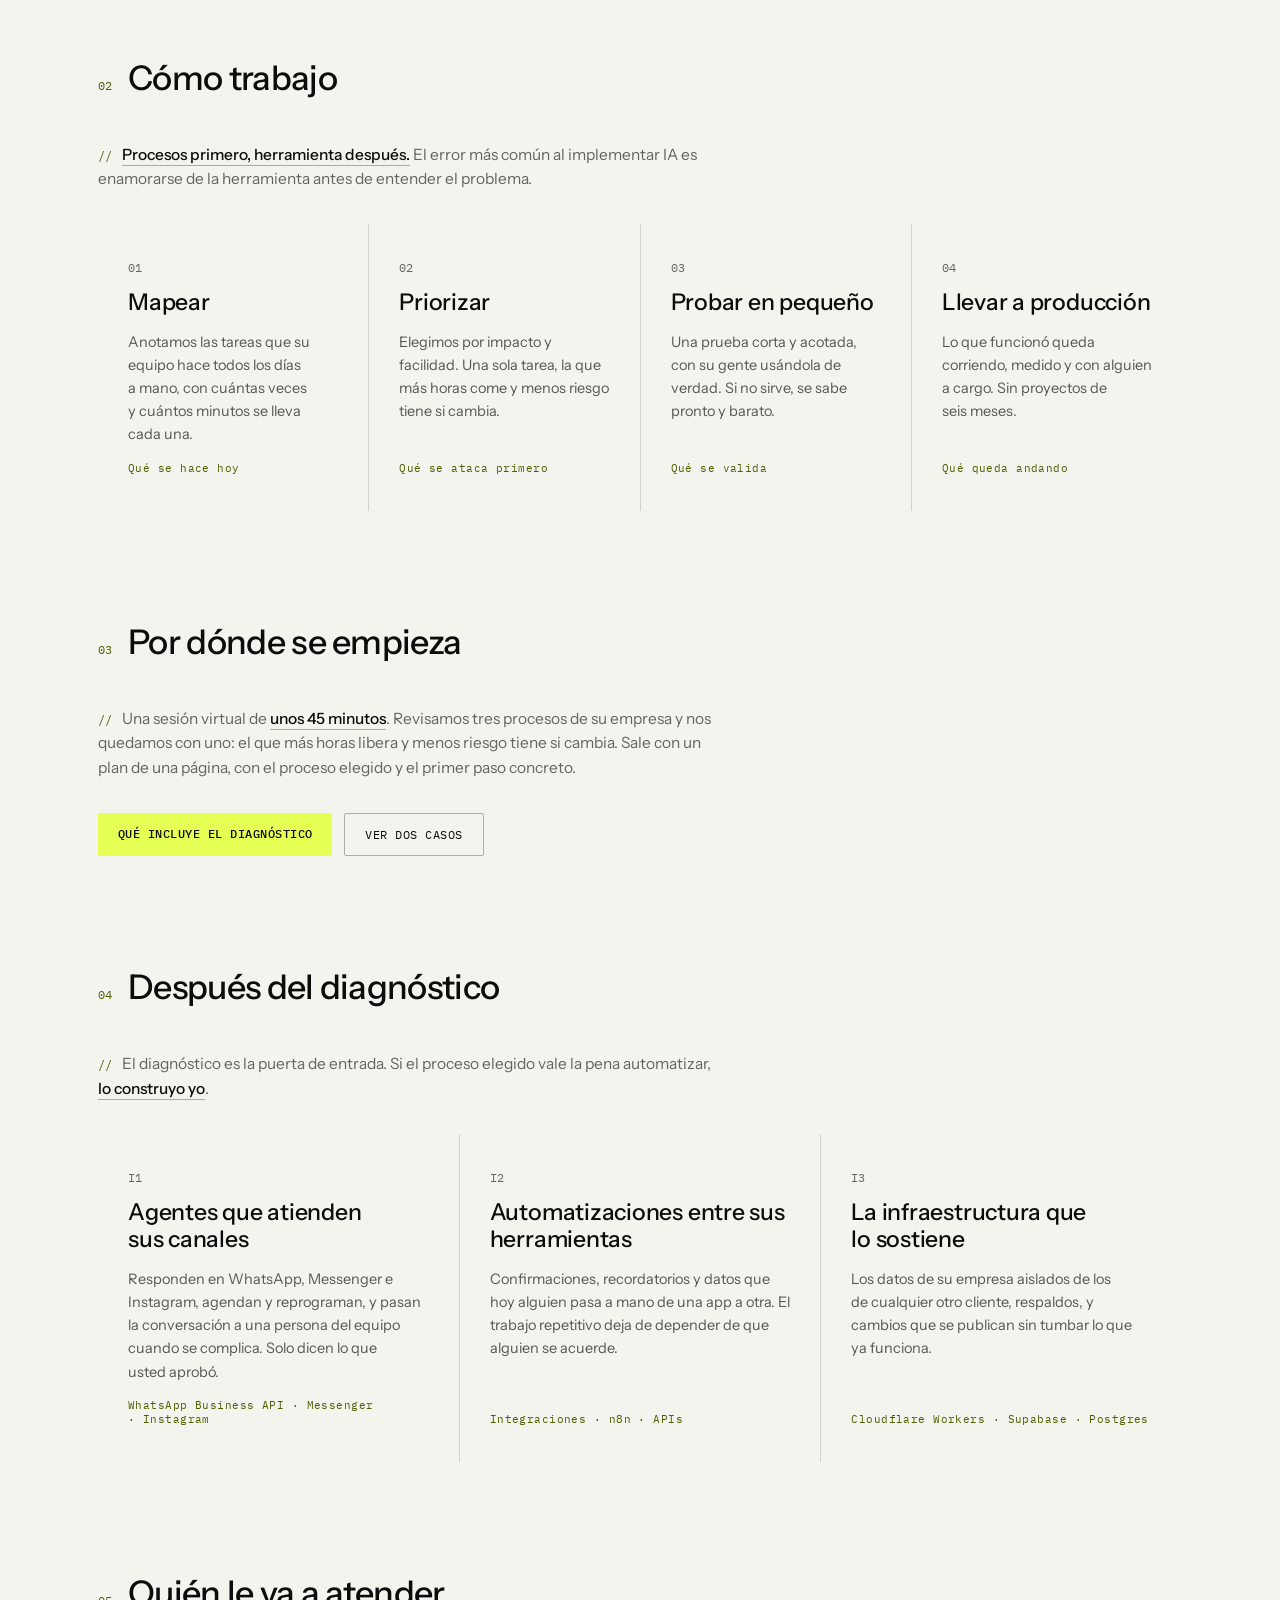
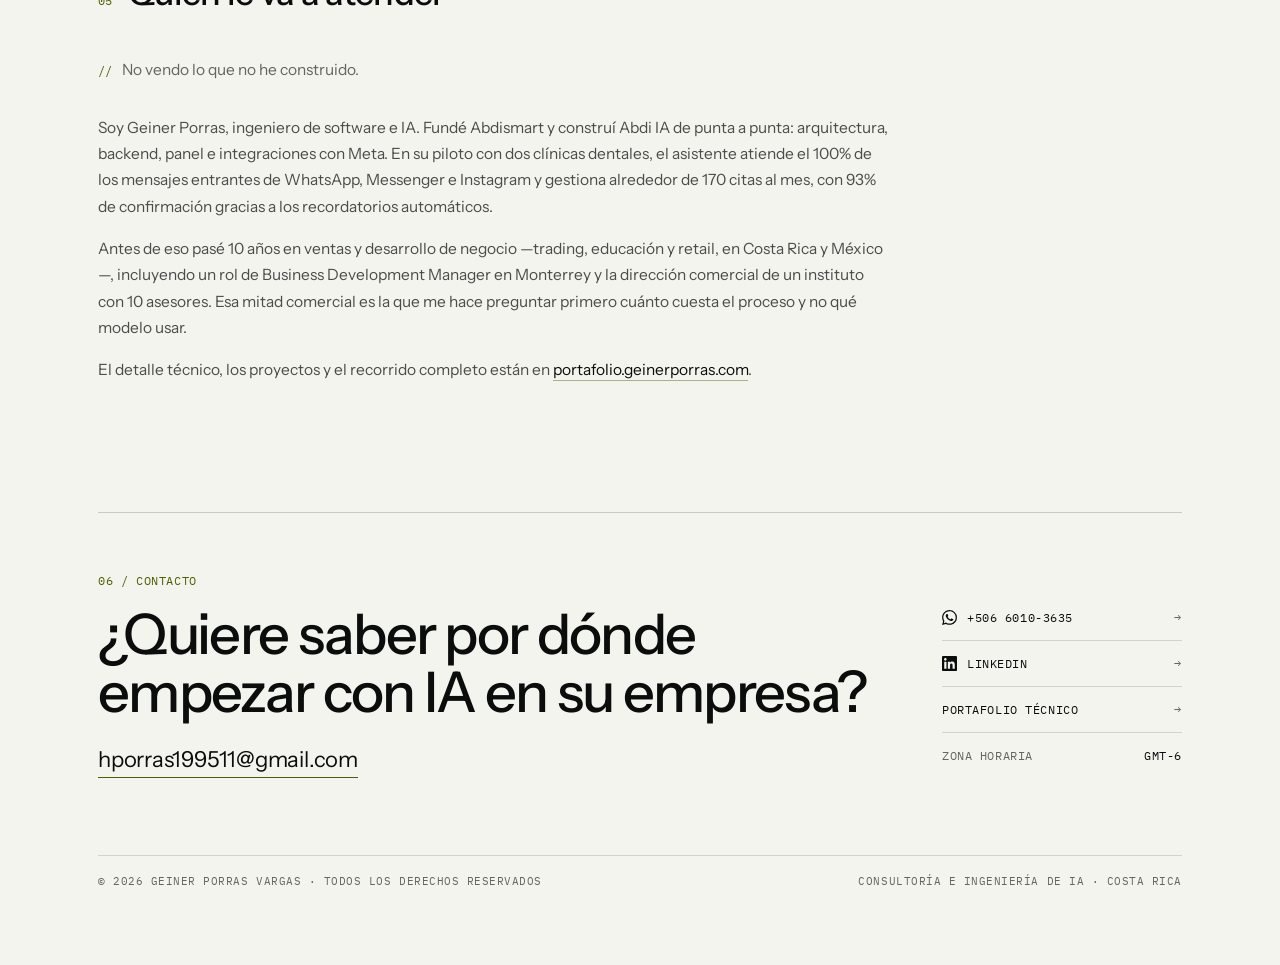
==== commit b19955cc: "El precio sale de la home y se va a /diagnostico, con los dos casos En la home el ₡25.000 aparecía e" ====
--- a/index.html
+++ b/index.html
@@ -67,7 +67,7 @@
           <path d="M20.5 14.6A8.6 8.6 0 0 1 9.4 3.5a8.6 8.6 0 1 0 11.1 11.1Z"></path>
         </svg>
       </button>
-      <a href="#diagnostico" class="btn-lime">Agendar diagnóstico</a>
+      <a href="/diagnostico" class="btn-lime">Agendar diagnóstico</a>
       <button id="menu-toggle" class="icon-btn menu-btn" type="button"
               aria-expanded="false" aria-controls="menu-panel" aria-label="Abrir menú">
         <svg class="icon icon-bars" viewBox="0 0 24 24" aria-hidden="true" focusable="false">
@@ -117,9 +117,7 @@
   <div class="hero-foot">
     <p class="hero-sub">Ahí entro yo: encuentro el proceso donde la IA sí le ahorra tiempo o le trae ventas, y lo llevo a producción, no solo a una demo.</p>
     <div class="hero-ctas">
-      <!-- Los CTA de agenda van a WhatsApp. Cuando exista el flujo de agenda y
-           pago con OnvoPay, cambiar los tres enlaces con data-agenda. -->
-      <a href="https://wa.me/50660103635?text=Hola%20Geiner%2C%20quiero%20agendar%20el%20diagn%C3%B3stico%20de%20IA." data-agenda target="_blank" rel="noopener" class="btn-lime mono">Agendar diagnóstico · ₡25.000 + IVA</a>
+      <a href="/diagnostico" class="btn-lime mono">Agendar diagnóstico</a>
       <a href="https://portafolio.geinerporras.com/" class="btn-ghost mono">Ver lo que he construido</a>
       <a class="btn-icon" href="https://www.linkedin.com/in/geinerporras/" target="_blank" rel="noopener" aria-label="LinkedIn">
         <svg class="brand-icon" viewBox="0 0 24 24" aria-hidden="true" focusable="false"><path d="M20.447 20.452h-3.554v-5.569c0-1.328-.027-3.037-1.852-3.037-1.853 0-2.136 1.445-2.136 2.939v5.667H9.351V9h3.414v1.561h.046c.477-.9 1.637-1.85 3.37-1.85 3.601 0 4.267 2.37 4.267 5.455v6.286zM5.337 7.433c-1.144 0-2.063-.926-2.063-2.065 0-1.138.92-2.063 2.063-2.063 1.14 0 2.064.925 2.064 2.063 0 1.139-.925 2.065-2.064 2.065zm1.782 13.019H3.555V9h3.564v11.452zM22.225 0H1.771C.792 0 0 .774 0 1.729v20.542C0 23.227.792 24 1.771 24h20.451C23.2 24 24 23.227 24 22.271V1.729C24 .774 23.2 0 22.222 0h.003z"/></svg>
@@ -194,23 +192,11 @@
 </section>
 
 <section id="diagnostico" class="wrap section">
-  <div class="sec-head"><span class="num mono">03</span><h2>El diagnóstico de IA</h2></div>
-  <div class="oferta">
-    <div class="oferta-head">
-      <p class="oferta-price">₡25.000 <span class="oferta-tax">+ IVA</span></p>
-      <p class="oferta-terms mono">45 minutos · virtual · pago con tarjeta</p>
-    </div>
-    <div class="oferta-body">
-      <p class="oferta-lead">Revisamos tres procesos de su empresa y elegimos uno: el que tenga más impacto y menos riesgo. Sale con un plan de una página, con el proceso elegido y el primer paso concreto.</p>
-      <ol class="oferta-steps">
-        <li>Me escribe y me cuenta a qué se dedica su empresa y qué tareas repetitivas le preocupan.</li>
-        <li>Coordinamos la fecha y se paga con tarjeta.</li>
-        <li>Recibe el enlace de la videollamada.</li>
-        <li>En 45 minutos revisamos tres procesos y elegimos uno.</li>
-        <li>Le queda el plan de una página con el primer paso.</li>
-      </ol>
-      <a href="https://wa.me/50660103635?text=Hola%20Geiner%2C%20quiero%20agendar%20el%20diagn%C3%B3stico%20de%20IA." data-agenda target="_blank" rel="noopener" class="btn-lime mono">Agendar diagnóstico</a>
-    </div>
+  <div class="sec-head"><span class="num mono">03</span><h2>Por dónde se empieza</h2></div>
+  <p class="quip">Una sesión virtual de <b>unos 45 minutos</b>. Revisamos tres procesos de su empresa y nos quedamos con uno: el que más horas libera y menos riesgo tiene si cambia. Sale con un plan de una página, con el proceso elegido y el primer paso concreto.</p>
+  <div class="hero-ctas">
+    <a href="/diagnostico" class="btn-lime mono">Qué incluye el diagnóstico</a>
+    <a href="/diagnostico#casos" class="btn-ghost mono">Ver dos casos</a>
   </div>
 </section>
 
@@ -300,9 +286,8 @@
       "makesOffer": {
         "@type": "Offer",
         "name": "Diagnóstico de IA",
-        "description": "Sesión virtual de 45 minutos. Revisamos tres procesos y elegimos uno. Entregable: plan de una página con el primer paso.",
-        "price": "25000",
-        "priceCurrency": "CRC"
+        "description": "Sesión virtual de unos 45 minutos. Revisamos tres procesos y elegimos uno. Entregable: plan de una página con el primer paso.",
+        "url": "https://geinerporras.com/diagnostico"
       }
     }
   ]
--- a/styles.css
+++ b/styles.css
@@ -964,3 +964,28 @@
 .porque p{margin:0;font-size:15.5px;line-height:1.7;color:var(--dim-body)}
 .porque-note{font-size:14px;color:var(--dim)}
 .porque-note a{color:var(--text);border-bottom:1px solid var(--accent-edge);padding-bottom:1px}
+
+/* Casos: misma retícula que .oferta —la cifra en su propia celda, el relato al
+   lado— porque hacen lo mismo, poner un número antes que el texto. */
+.caso{
+  display:grid;grid-template-columns:minmax(210px,.75fr) 2fr;
+  gap:1px;background:var(--line);border:1px solid var(--line);
+}
+.caso+.caso{margin-top:clamp(18px,2.5vw,26px)}
+@media (max-width:760px){.caso{grid-template-columns:1fr}}
+.caso-head,.caso-body{background:var(--bg);padding:clamp(24px,3vw,36px) clamp(20px,2.4vw,30px)}
+.caso-val{
+  margin:0;font-size:clamp(36px,4.6vw,54px);line-height:1;
+  letter-spacing:-.03em;font-weight:500;color:var(--accent-text);
+}
+.caso-val small{
+  display:block;margin-top:10px;font-family:var(--mono);font-size:.22em;
+  line-height:1.5;letter-spacing:.05em;text-transform:uppercase;color:var(--dim-label);
+}
+.caso-name{margin:0 0 14px;font-size:clamp(19px,2vw,23px);letter-spacing:-.01em;font-weight:500}
+.caso-body p{margin:0;font-size:15px;line-height:1.65;color:var(--dim-soft)}
+.caso-body p+p{margin-top:14px}
+.caso-list{margin:14px 0;padding:0;list-style:none}
+.caso-list li{position:relative;padding-left:22px;font-size:14.5px;line-height:1.6;color:var(--dim-soft)}
+.caso-list li+li{margin-top:9px}
+.caso-list li::before{content:"";position:absolute;left:0;top:11px;width:10px;height:1px;background:var(--accent-edge)}
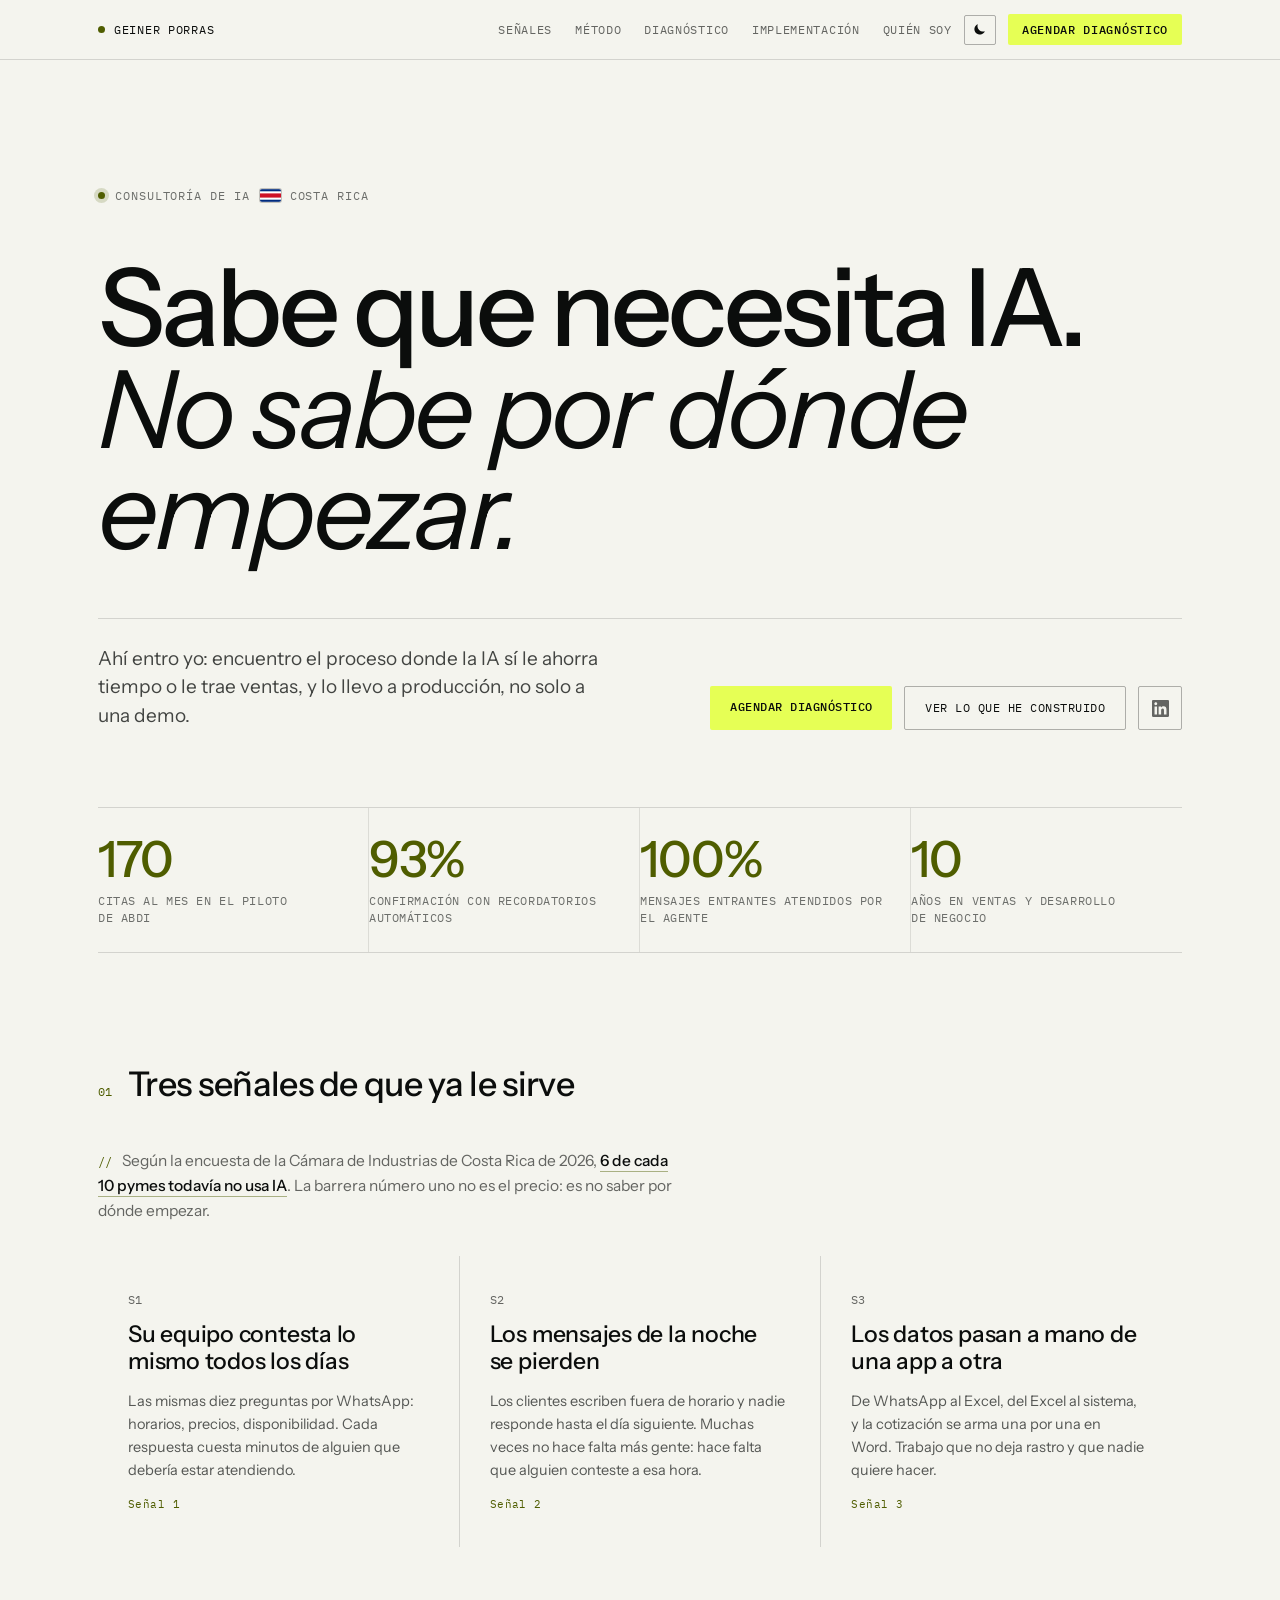
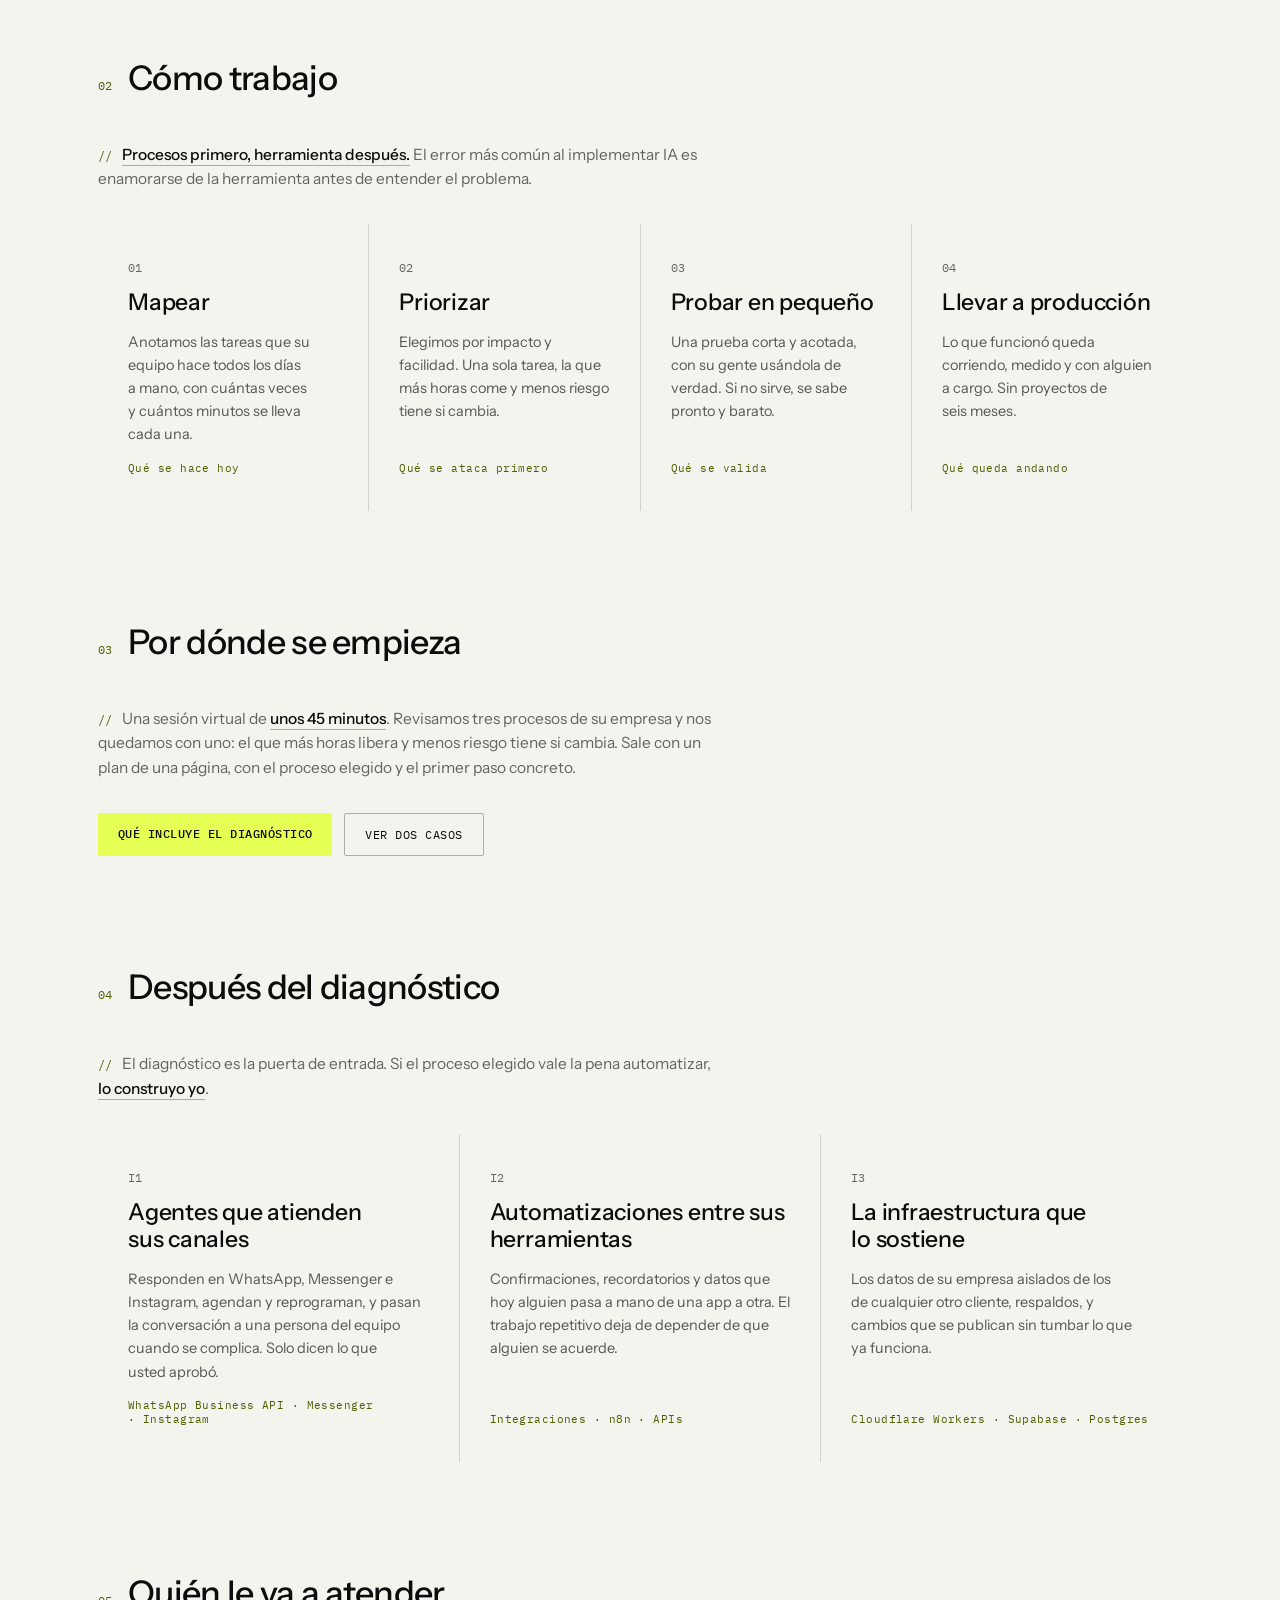
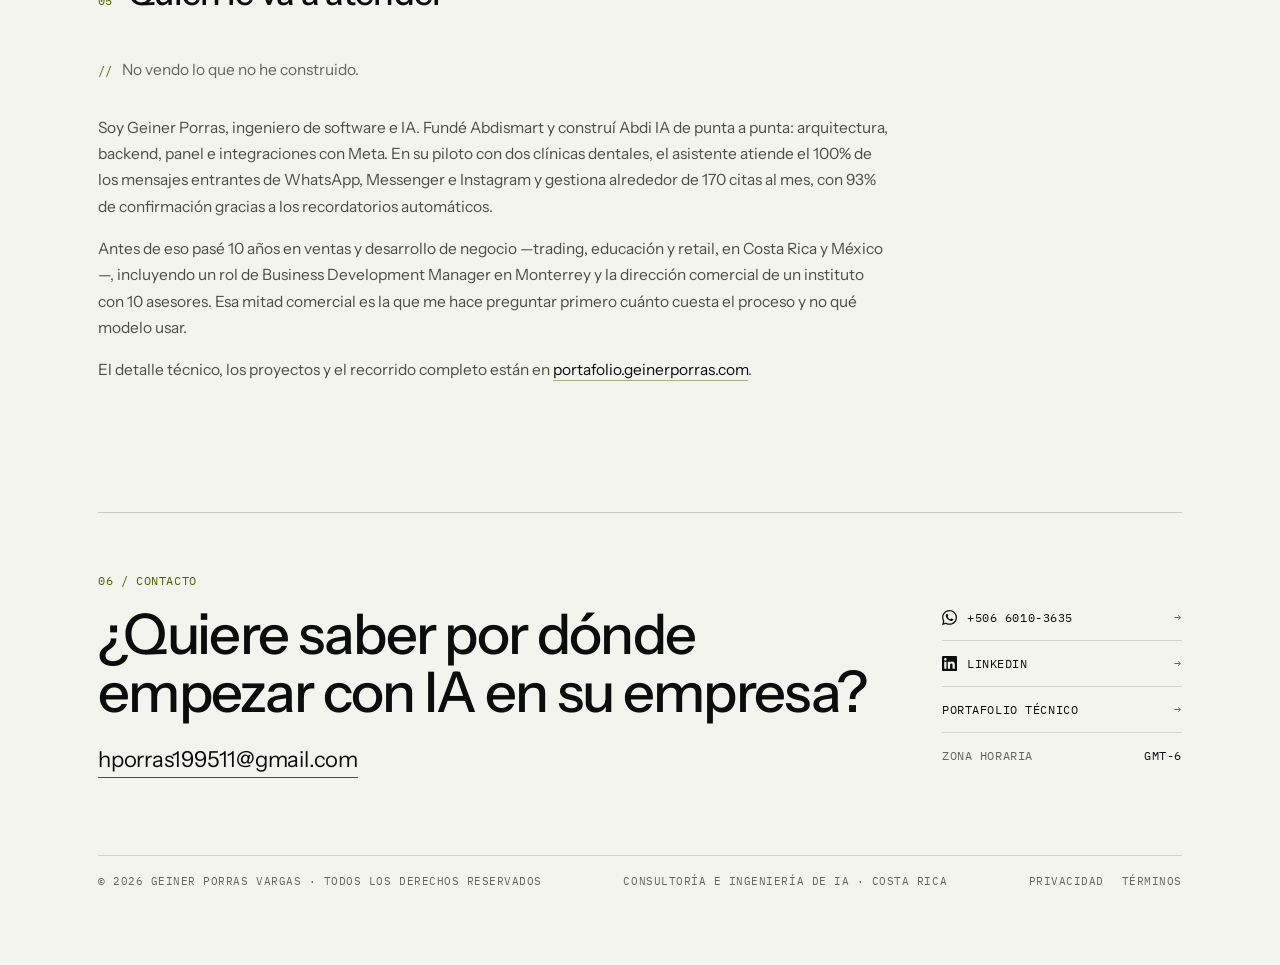
==== commit 5aab616c: "El sitio dice qué datos recoge y bajo qué condiciones se contrata Dos páginas nuevas en el apex: /pr" ====
--- a/index.html
+++ b/index.html
@@ -252,6 +252,10 @@
   <div class="footer">
     <span>© 2026 Geiner Porras Vargas · Todos los derechos reservados</span>
     <span>Consultoría e ingeniería de IA · Costa Rica</span>
+    <nav class="footer-legal" aria-label="Legal">
+      <a href="/privacidad">Privacidad</a>
+      <a href="/terminos">Términos</a>
+    </nav>
   </div>
 </section>
 
--- a/styles.css
+++ b/styles.css
@@ -989,3 +989,96 @@
 .caso-list li{position:relative;padding-left:22px;font-size:14.5px;line-height:1.6;color:var(--dim-soft)}
 .caso-list li+li{margin-top:9px}
 .caso-list li::before{content:"";position:absolute;left:0;top:11px;width:10px;height:1px;background:var(--accent-edge)}
+
+/* ---------- el método, animado (diagnostico.html) ---------- */
+
+/* Dos columnas y no cuatro: cada paso trae un diagrama, y a 290px de ancho no
+   se lee. La regla de .services que estira la tercera tarjeta no aplica acá. */
+.services--2{grid-template-columns:repeat(2,1fr)}
+.services--2 .service:nth-child(3){grid-column:auto}
+@media (max-width:760px){.services--2{grid-template-columns:1fr}}
+
+/* Los diagramas cuentan lo mismo que el texto —qué se anota, cuál se elige,
+   qué se prueba, qué queda corriendo—, no son adorno.
+   Las animaciones solo se declaran bajo .is-in, que pone consultoria.js cuando
+   la tarjeta entra en pantalla. Sin JavaScript no hay ninguna animación y el
+   SVG se ve en su estado final: por eso el markup dibuja el final y no el
+   principio, y por eso stroke-dasharray vive en el CSS y no en el atributo.
+   Con prefers-reduced-motion el bloque de motion de más arriba deja cada
+   animación en su último fotograma, que es ese mismo diagrama terminado. */
+.paso-anim{display:block;width:100%;height:auto;margin:2px 0 6px}
+.paso-anim .pa-track{fill:var(--line-3)}
+.paso-anim .pa-bar{fill:var(--line-3)}
+.paso-anim .pa-bar.pa-pick{fill:var(--accent)}
+.paso-anim .pa-edge{stroke:var(--line-3);stroke-width:1.5;fill:none}
+/* Trazos y texto van con --accent-text, no con --accent: en tema claro el
+   lima sigue siendo #E6FF55 —sirve de relleno, como en los botones— pero una
+   línea de 2px de ese color sobre fondo claro no se ve. */
+.paso-anim .pa-accent{stroke:var(--accent-text);stroke-width:2;fill:none;stroke-linecap:round;stroke-linejoin:round}
+.paso-anim .pa-dot{fill:var(--accent-text)}
+.paso-anim .pa-tag{font-family:var(--mono);font-size:9px;letter-spacing:.06em;fill:var(--dim-label)}
+.paso-anim .pa-tag.pa-lime{fill:var(--accent-text)}
+.paso-anim .anim-bar{transform-box:fill-box;transform-origin:left center}
+.paso-anim .anim-row{transform-box:fill-box}
+
+@keyframes pasoRow{from{opacity:0;transform:translateX(-10px)}to{opacity:1;transform:none}}
+@keyframes pasoBar{from{transform:scaleX(.03)}to{transform:scaleX(1)}}
+@keyframes pasoDim{from{opacity:1}to{opacity:.2}}
+@keyframes pasoPick{from{fill:var(--line-3)}to{fill:var(--accent)}}
+@keyframes pasoDraw{from{stroke-dashoffset:100}to{stroke-dashoffset:0}}
+@keyframes pasoPop{from{opacity:0}to{opacity:1}}
+@keyframes pasoPulse{0%,100%{opacity:1}50%{opacity:.3}}
+
+.service.is-in .anim-row{animation:pasoRow .5s cubic-bezier(.22,.61,.36,1) both var(--d,0s)}
+.service.is-in .anim-bar{animation:pasoBar .6s cubic-bezier(.22,.61,.36,1) both var(--d,0s)}
+.service.is-in .anim-dim{animation:pasoDim .45s ease both var(--d,0s)}
+.service.is-in .anim-pick{animation:pasoPick .45s ease both var(--d,0s)}
+.service.is-in .anim-pop{animation:pasoPop .35s ease both var(--d,0s)}
+.service.is-in .anim-draw{
+  stroke-dasharray:100;
+  animation:pasoDraw .9s cubic-bezier(.4,0,.2,1) both var(--d,0s);
+}
+/* Dos latidos y se queda quieto: un pulso infinito al lado de un texto es
+   justo lo que hace que nadie lea el texto. */
+.service.is-in .anim-pulse{
+  animation:pasoPop .35s ease both var(--d,0s),
+            pasoPulse 1.6s ease-in-out 2 calc(var(--d,0s) + .35s);
+}
+
+/* ---------- páginas legales (privacidad.html, terminos.html) ---------- */
+
+/* En estas dos páginas el contenido es el texto, no el titular: el título baja
+   de tamaño para no robarle el aire a lo que de verdad hay que leer. */
+.hero--doc{padding-bottom:clamp(26px,4vw,44px)}
+.hero--doc .hero-title{font-size:clamp(32px,5.4vw,62px);line-height:1.02}
+.legal-meta{
+  margin:20px 0 0;font-family:var(--mono);font-size:11.5px;
+  letter-spacing:.05em;text-transform:uppercase;color:var(--dim-label);
+}
+
+/* 68ch: el límite al que una línea de texto corrido se sigue leyendo sin que
+   el ojo pierda el renglón al volver. */
+.legal{max-width:68ch}
+.legal p{margin:0;font-size:15px;line-height:1.7;color:var(--dim-soft)}
+.legal p+p,.legal p+ul,.legal ul+p{margin-top:14px}
+.legal h3{
+  margin:30px 0 11px;font-size:16px;font-weight:500;
+  letter-spacing:-.01em;color:var(--text);
+}
+.legal h3:first-child{margin-top:0}
+.legal ul{margin:0;padding:0;list-style:none}
+.legal li{position:relative;padding-left:22px;font-size:14.5px;line-height:1.65;color:var(--dim-soft)}
+.legal li+li{margin-top:9px}
+.legal li::before{content:"";position:absolute;left:0;top:12px;width:10px;height:1px;background:var(--accent-edge)}
+.legal b,.legal strong{color:var(--text);font-weight:500}
+.legal a{
+  color:var(--text);text-decoration:underline;
+  text-decoration-color:var(--accent-edge);text-underline-offset:3px;
+}
+.legal a:hover{text-decoration-color:var(--accent-text)}
+
+/* Los enlaces legales viven en el pie de las tres páginas: es el único lugar
+   desde donde se llega a ellos, así que tienen que verse clicables. */
+.footer-legal{display:flex;flex-wrap:wrap;gap:18px}
+.footer-legal a{color:var(--dim)}
+.footer-legal a:hover{color:var(--accent-text)}
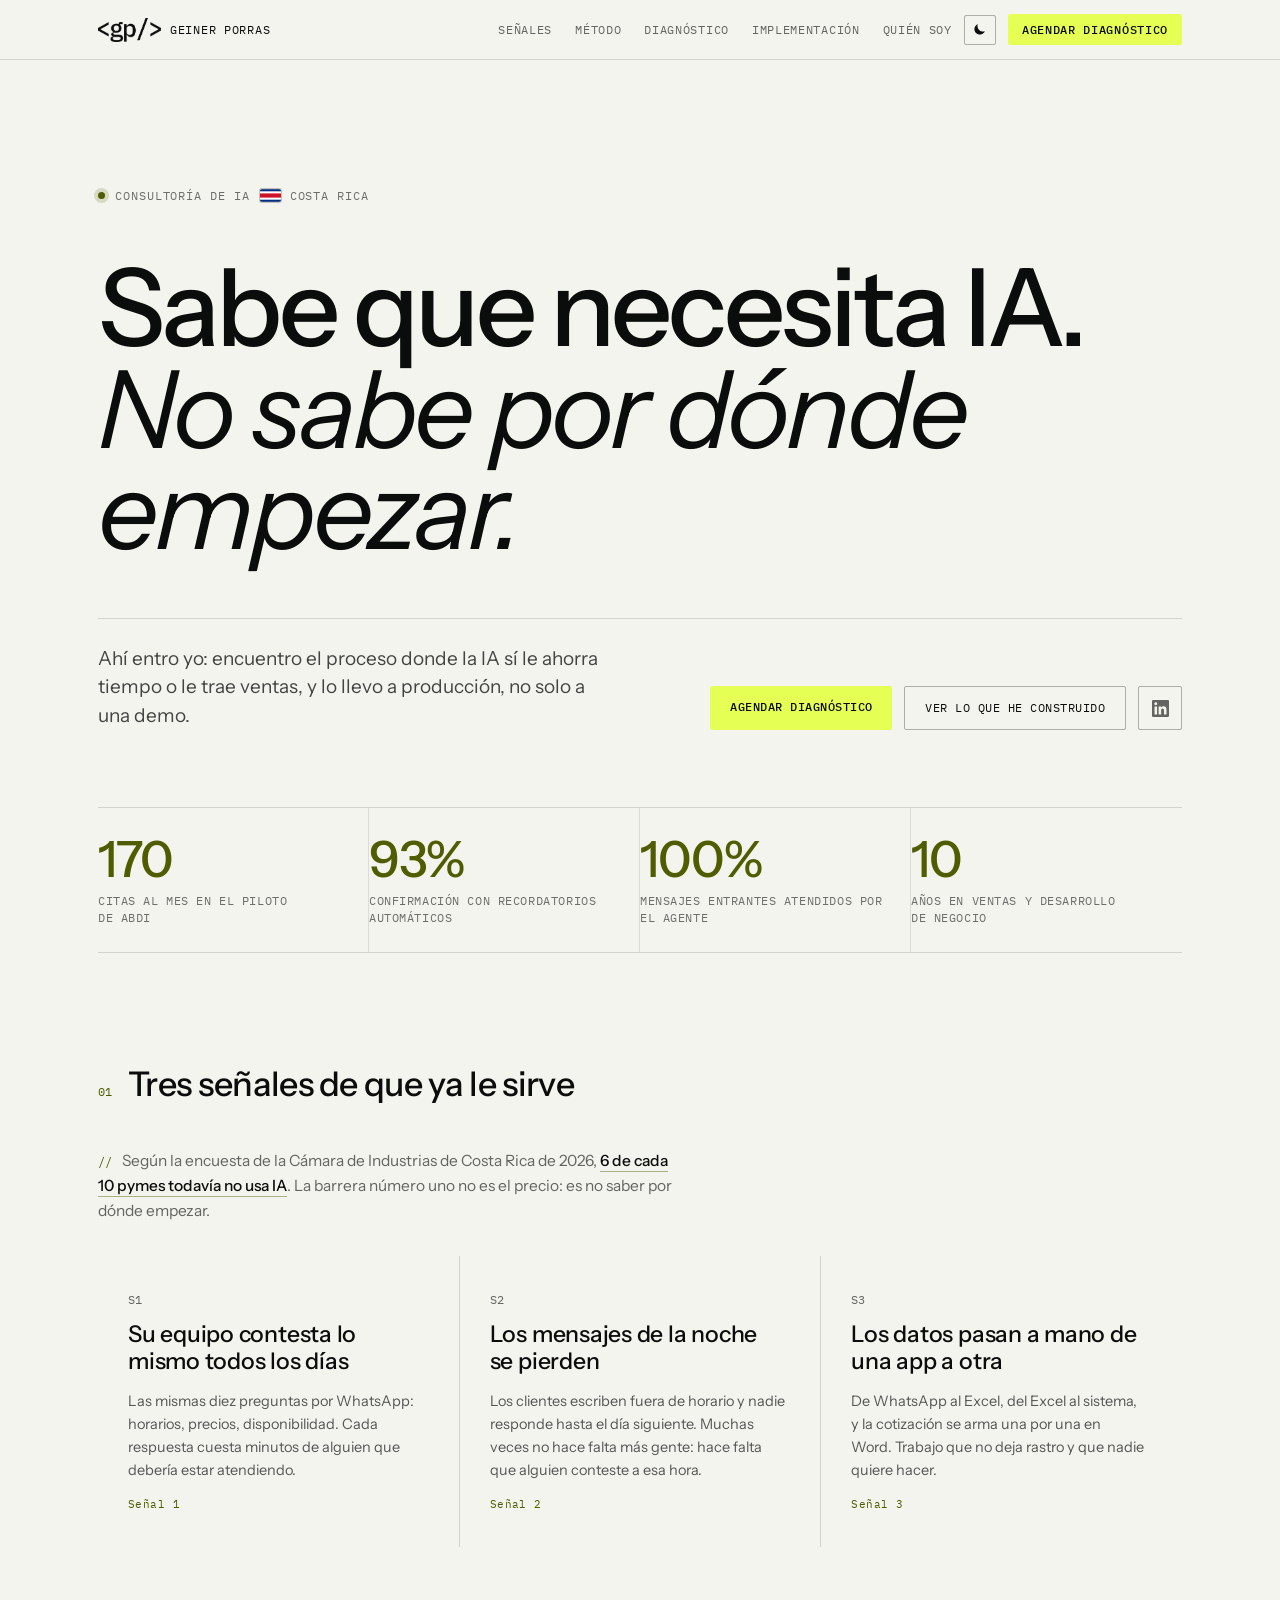
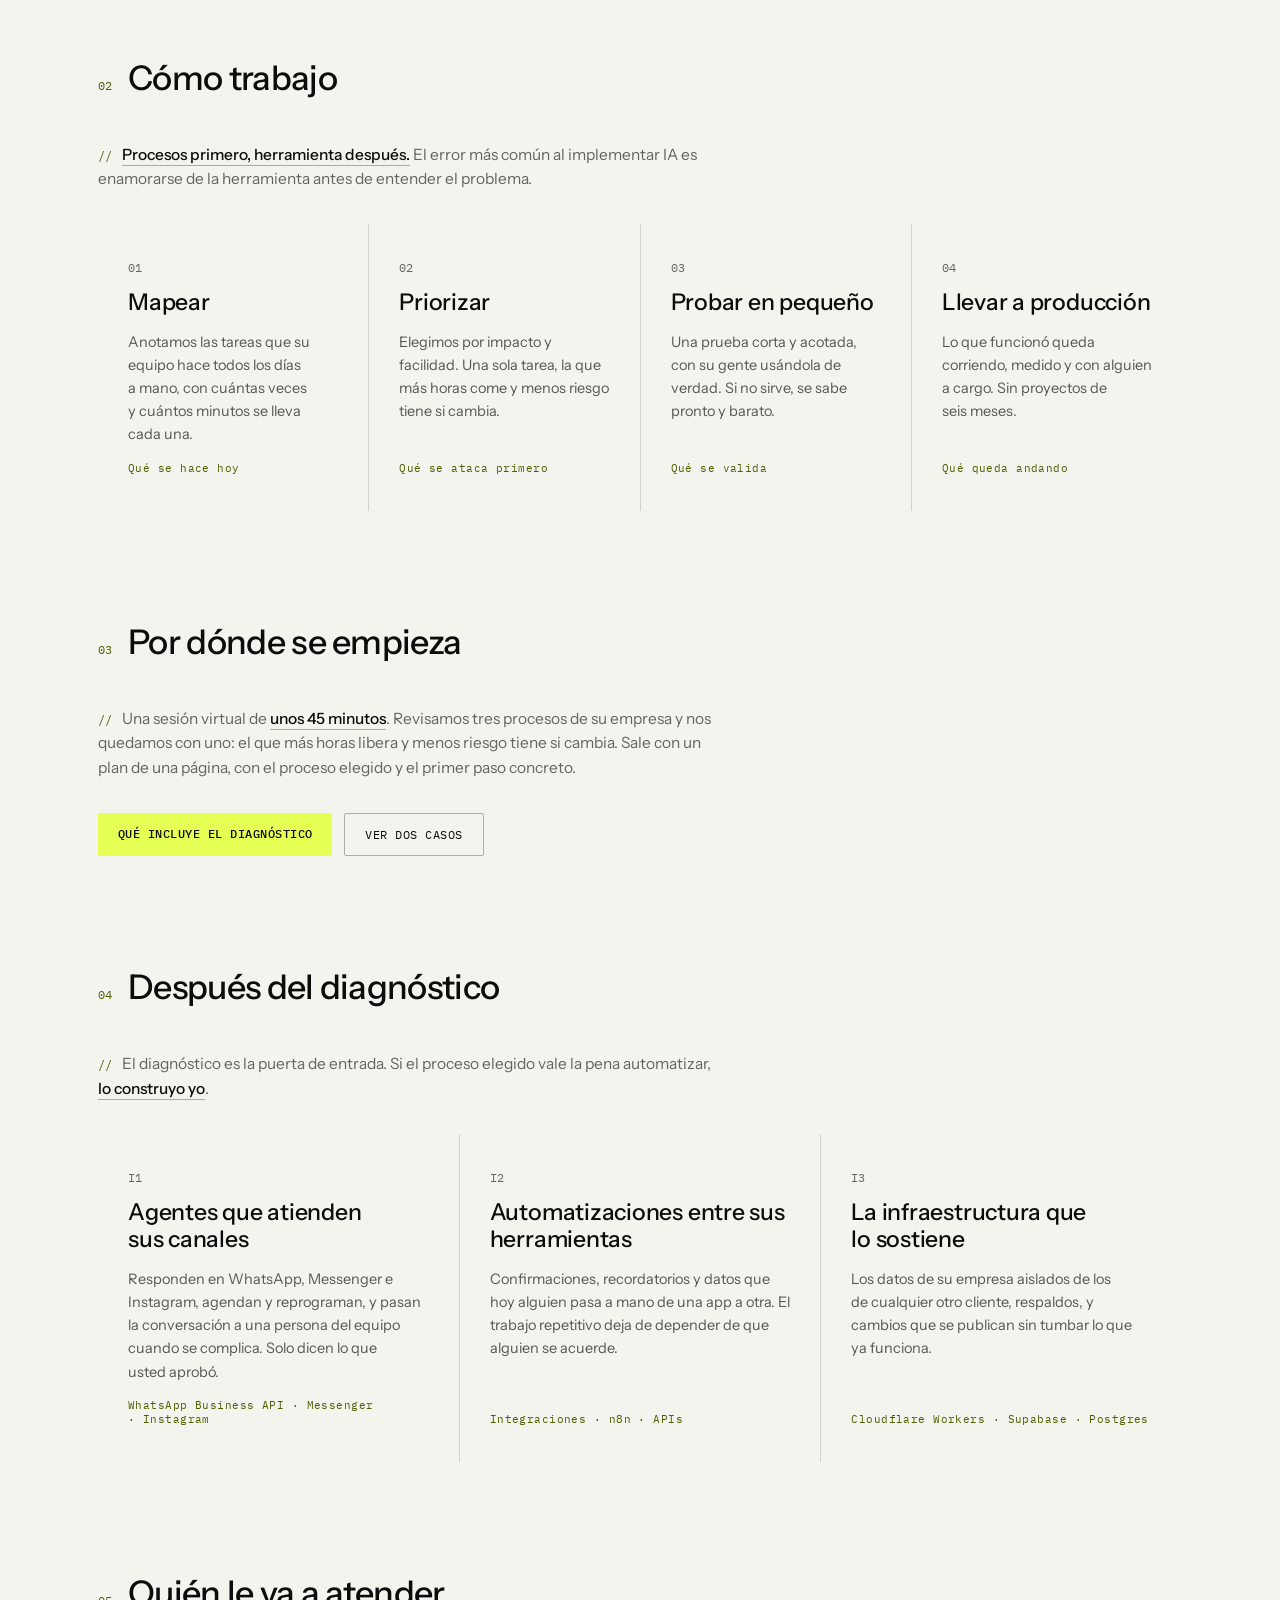
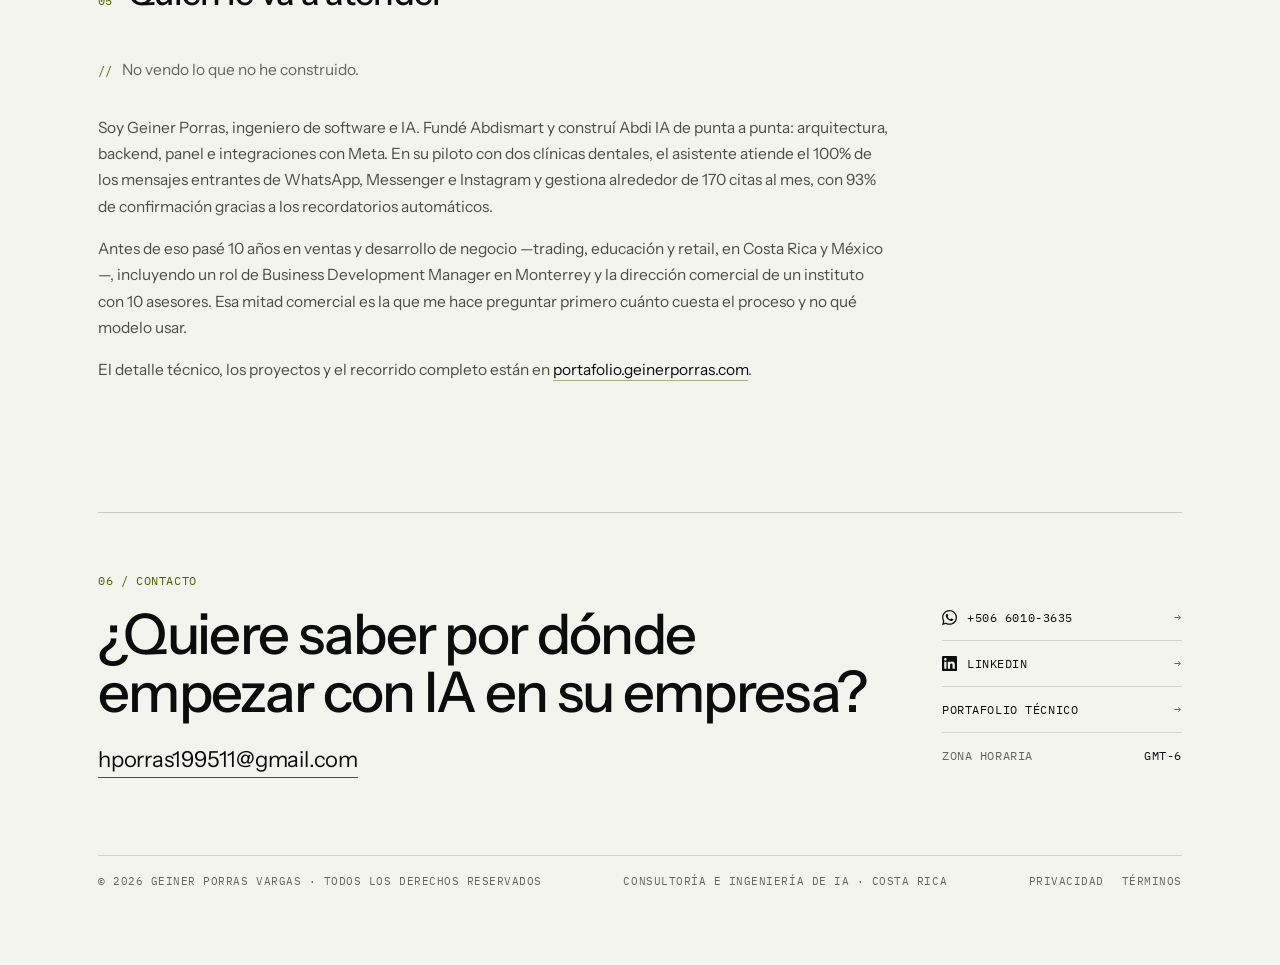
==== commit cec377b3: "feat: el monograma gp sustituye al punto de la marca en la cabecera Las cinco paginas con cabecera —" ====
--- a/index.html
+++ b/index.html
@@ -14,6 +14,10 @@
 <meta property="og:image" content="https://geinerporras.com/assets/about-portrait.webp">
 <meta name="twitter:card" content="summary_large_image">
 <meta name="theme-color" content="#0B0D0C">
+
+<!-- Verificación del dominio ante Meta. Solo va en la home: Meta busca la
+     etiqueta en la raíz del dominio, no en las demás páginas. -->
+<meta name="facebook-domain-verification" content="plrnrj958veeeqbwg4w8jnc6x5x9df">
 
 <script>
 /* Set the theme before first paint so there is no flash of the wrong one. */
@@ -34,13 +38,13 @@
 <link href="https://fonts.googleapis.com/css2?family=Instrument+Sans:ital,wght@0,400..700;1,400..700&family=IBM+Plex+Mono:wght@400;500&display=swap" rel="stylesheet">
 <link rel="stylesheet" href="styles.css">
 </head>
-<body>
+<body data-pixel>
 
 <a class="skip" href="#top">Ir al contenido</a>
 
 <header class="site-header">
   <div class="wrap header-inner">
-    <a href="#top" class="brand"><span class="dot"></span><span class="brand-name">Geiner Porras</span></a>
+    <a href="#top" class="brand"><img class="brand-logo brand-logo--dark" src="assets/logo-gp-claro.webp" alt="" width="63" height="24" decoding="async"><img class="brand-logo brand-logo--light" src="assets/logo-gp-oscuro.webp" alt="" width="63" height="24" decoding="async"><span class="brand-name">Geiner Porras</span></a>
     <nav class="nav-inline" aria-label="Secciones">
       <a href="#senales">Señales</a>
       <a href="#metodo">Método</a>
--- a/styles.css
+++ b/styles.css
@@ -1082,3 +1082,11 @@
 .footer-legal{display:flex;flex-wrap:wrap;gap:18px}
 .footer-legal a{color:var(--dim)}
 .footer-legal a:hover{color:var(--accent-text)}
+/* El monograma sustituye al punto de la marca. Son dos archivos y no un
+   filtro como .tool-icon: el logo claro es bitono (hueso y lima) y un
+   invert convertiria el lima en morado. */
+.brand-logo{height:24px;width:auto;display:block;flex:none}
+.brand-logo--light{display:none}
+:root[data-theme="light"] .brand-logo--dark{display:none}
+:root[data-theme="light"] .brand-logo--light{display:block}
+@media(max-width:600px){.brand-logo{height:20px}}
